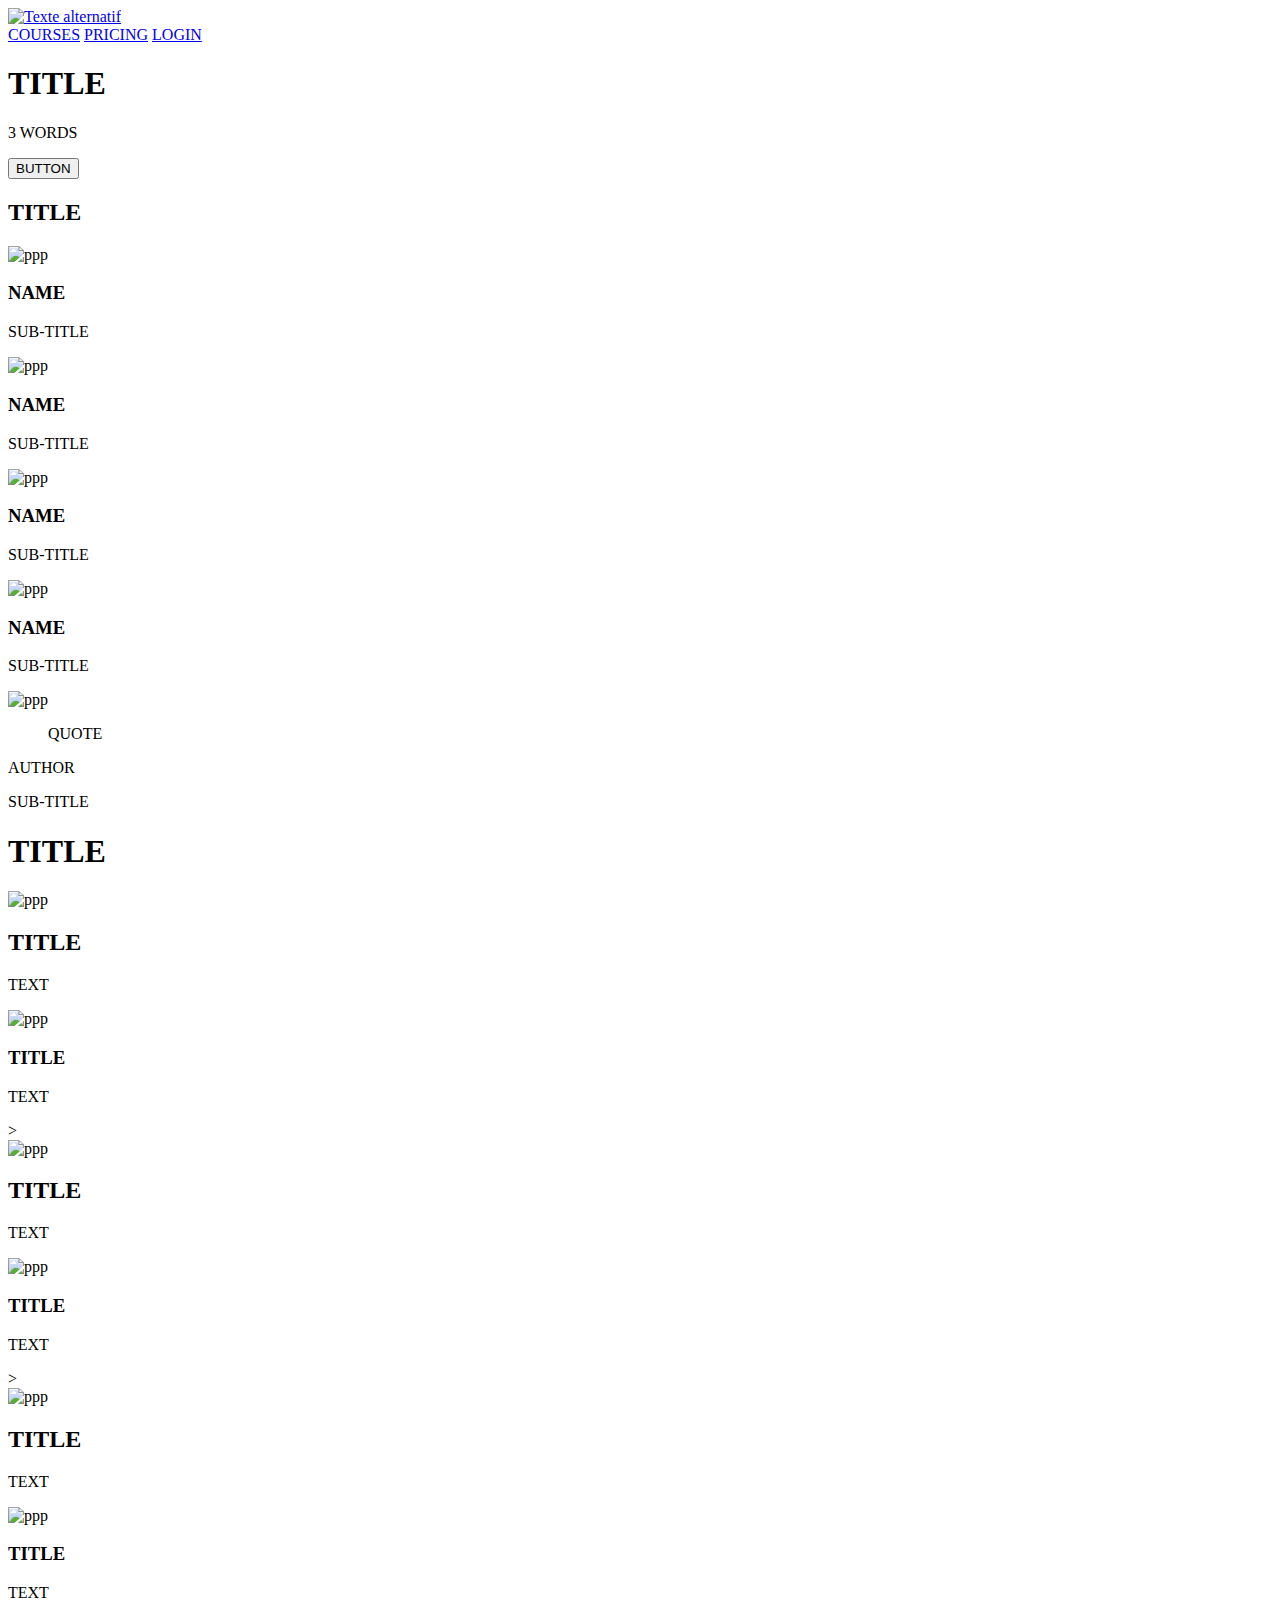
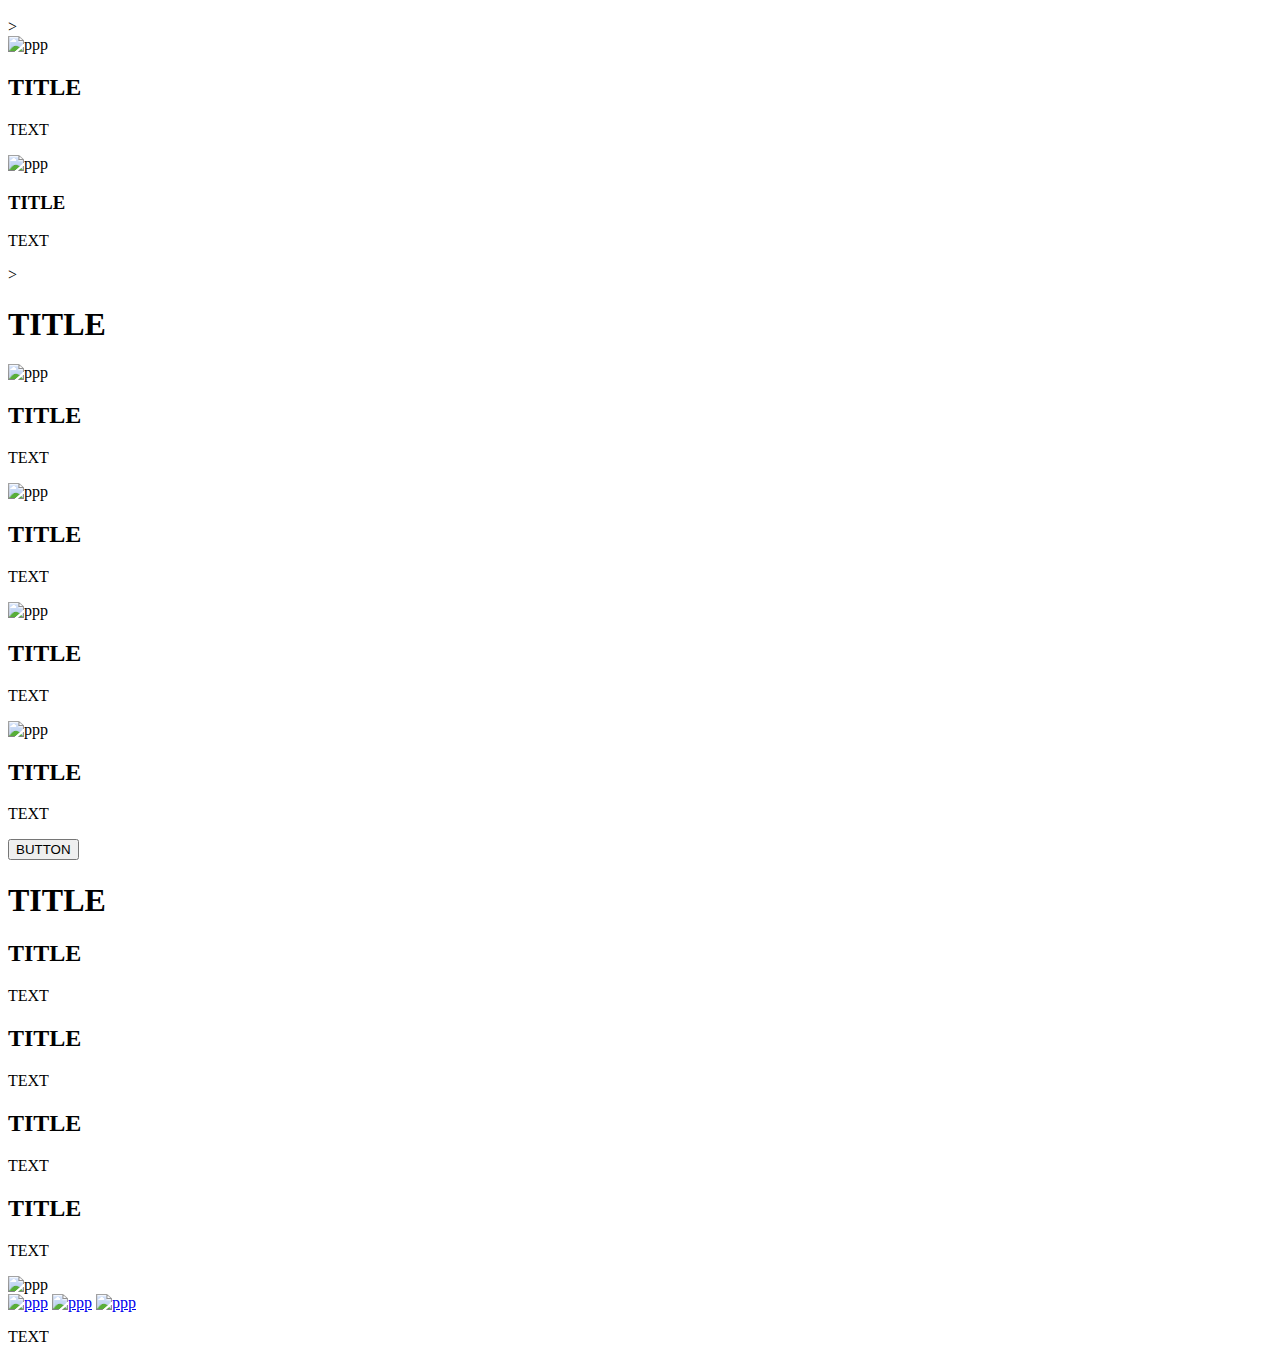
==== css_advanced/index.html @ 0de95929 "ffff" ====
<!DOCTYPE html>
<html lang="en">
<head>
	<meta charset="UTF-8">
	<meta name="viewport" content="width=device-width, initial-scale=1.0">
	<title>Document</title>
	<link rel="stylesheet" href="/styles.css">
</head>
<body>
	<header>
		<a href="url_de_destination">
			<img src="/images/logo.png" alt="Texte alternatif">
		</a>
		<div>
			<a href="url_de_destination">COURSES</a>
			<a href="url_de_destination">PRICING</a>
			<a href="url_de_destination">LOGIN</a>
		</div>
	</header>
	<main>
		<section class="header-section">
			<div>
				<h1>TITLE</h1>
				<p>3 WORDS</p>
				<button>BUTTON</button>
			</div>
			<div>
				<h2>TITLE</h2>
				<div>
					<div>
						<img src="ppp" alt="ppp">
						<h3>NAME</h3>
						<p>SUB-TITLE</p>
					</div>
					<div>
						<img src="ppp" alt="ppp">
						<h3>NAME</h3>
						<p>SUB-TITLE</p>
					</div>
					<div>
						<img src="ppp" alt="ppp">
						<h3>NAME</h3>
						<p>SUB-TITLE</p>
					</div>
					<div>
						<img src="ppp" alt="ppp">
						<h3>NAME</h3>
						<p>SUB-TITLE</p>
					</div>
				</div>
			</div>
		</section>
		<section class="quote">
			<div class="quote-block-1">
				<img src="ppp" alt="ppp">
				<div class="quote-block-2">
					<blockquote>QUOTE</blockquote>
					<p>AUTHOR</p>
					<p>SUB-TITLE</p>
				</div>
			</div>
		</section>
		<section class="videos">
			<h1>TITLE</h1>
			<div class="all-video-blocks">
				<div class="video-block">
					<img src="ppp" alt="ppp">
					<h2>TITLE</h2>
					<p>TEXT</p>
					<div class="author-infos">
						<img src="ppp" alt="ppp">
						<h3>TITLE</h3>
					</div>
					<div class="rating">
						<div class="stars"></div>
						<p>TEXT</p>>
					</div>
				</div>
				<div class="video-block">
					<img src="ppp" alt="ppp">
					<h2>TITLE</h2>
					<p>TEXT</p>
					<div class="author-infos">
						<img src="ppp" alt="ppp">
						<h3>TITLE</h3>
					</div>
					<div class="rating">
						<div class="stars"></div>
						<p>TEXT</p>>
					</div>
				</div>
				<div class="video-block">
					<img src="ppp" alt="ppp">
					<h2>TITLE</h2>
					<p>TEXT</p>
					<div class="author-infos">
						<img src="ppp" alt="ppp">
						<h3>TITLE</h3>
					</div>
					<div class="rating">
						<div class="stars"></div>
						<p>TEXT</p>>
					</div>
				</div>
				<div class="video-block">
					<img src="ppp" alt="ppp">
					<h2>TITLE</h2>
					<p>TEXT</p>
					<div class="author-infos">
						<img src="ppp" alt="ppp">
						<h3>TITLE</h3>
					</div>
					<div class="rating">
						<div class="stars"></div>
						<p>TEXT</p>>
					</div>
				</div>
			</div>
		</section>
		<section class="membership">
			<h1>TITLE</h1>
			<div class="all-membership-blocks">
				<div class="membership-block">
					<img src="ppp" alt="ppp">
					<h2>TITLE</h2>
					<p>TEXT</p>
				</div>
				<div class="membership-block">
					<img src="ppp" alt="ppp">
					<h2>TITLE</h2>
					<p>TEXT</p>
				</div>
				<div class="membership-block">
					<img src="ppp" alt="ppp">
					<h2>TITLE</h2>
					<p>TEXT</p>
				</div>
				<div class="membership-block">
					<img src="ppp" alt="ppp">
					<h2>TITLE</h2>
					<p>TEXT</p>
				</div>
			</div>
			<button>BUTTON</button>
		</section>
		<section class="faq">
			<h1>TITLE</h1>
			<div>
				<div class="row-block">
					<div class="item-block">
						<h2>TITLE</h2>
						<p>TEXT</p>
					</div>
					<div class="item-block">
						<h2>TITLE</h2>
						<p>TEXT</p>
					</div>
				</div>
				<div class="row-block">
					<div class="item-block">
						<h2>TITLE</h2>
						<p>TEXT</p>
					</div>
					<div class="item-block">
						<h2>TITLE</h2>
						<p>TEXT</p>
					</div>
				</div>
			</div>
		</section>
	</main>
	<footer>
		<div>
			<div>
				<div>
					<img src="ppp" alt="ppp">
				</div>
				<div>
					<a href="mmm"><img src="ppp" alt="ppp"></a>
					<a href="mmm"><img src="ppp" alt="ppp"></a>
					<a href="mmm"><img src="ppp" alt="ppp"></a>
				</div>
			</div>
			<p>TEXT</p>
		</div>
	</footer>
</body>
</html>
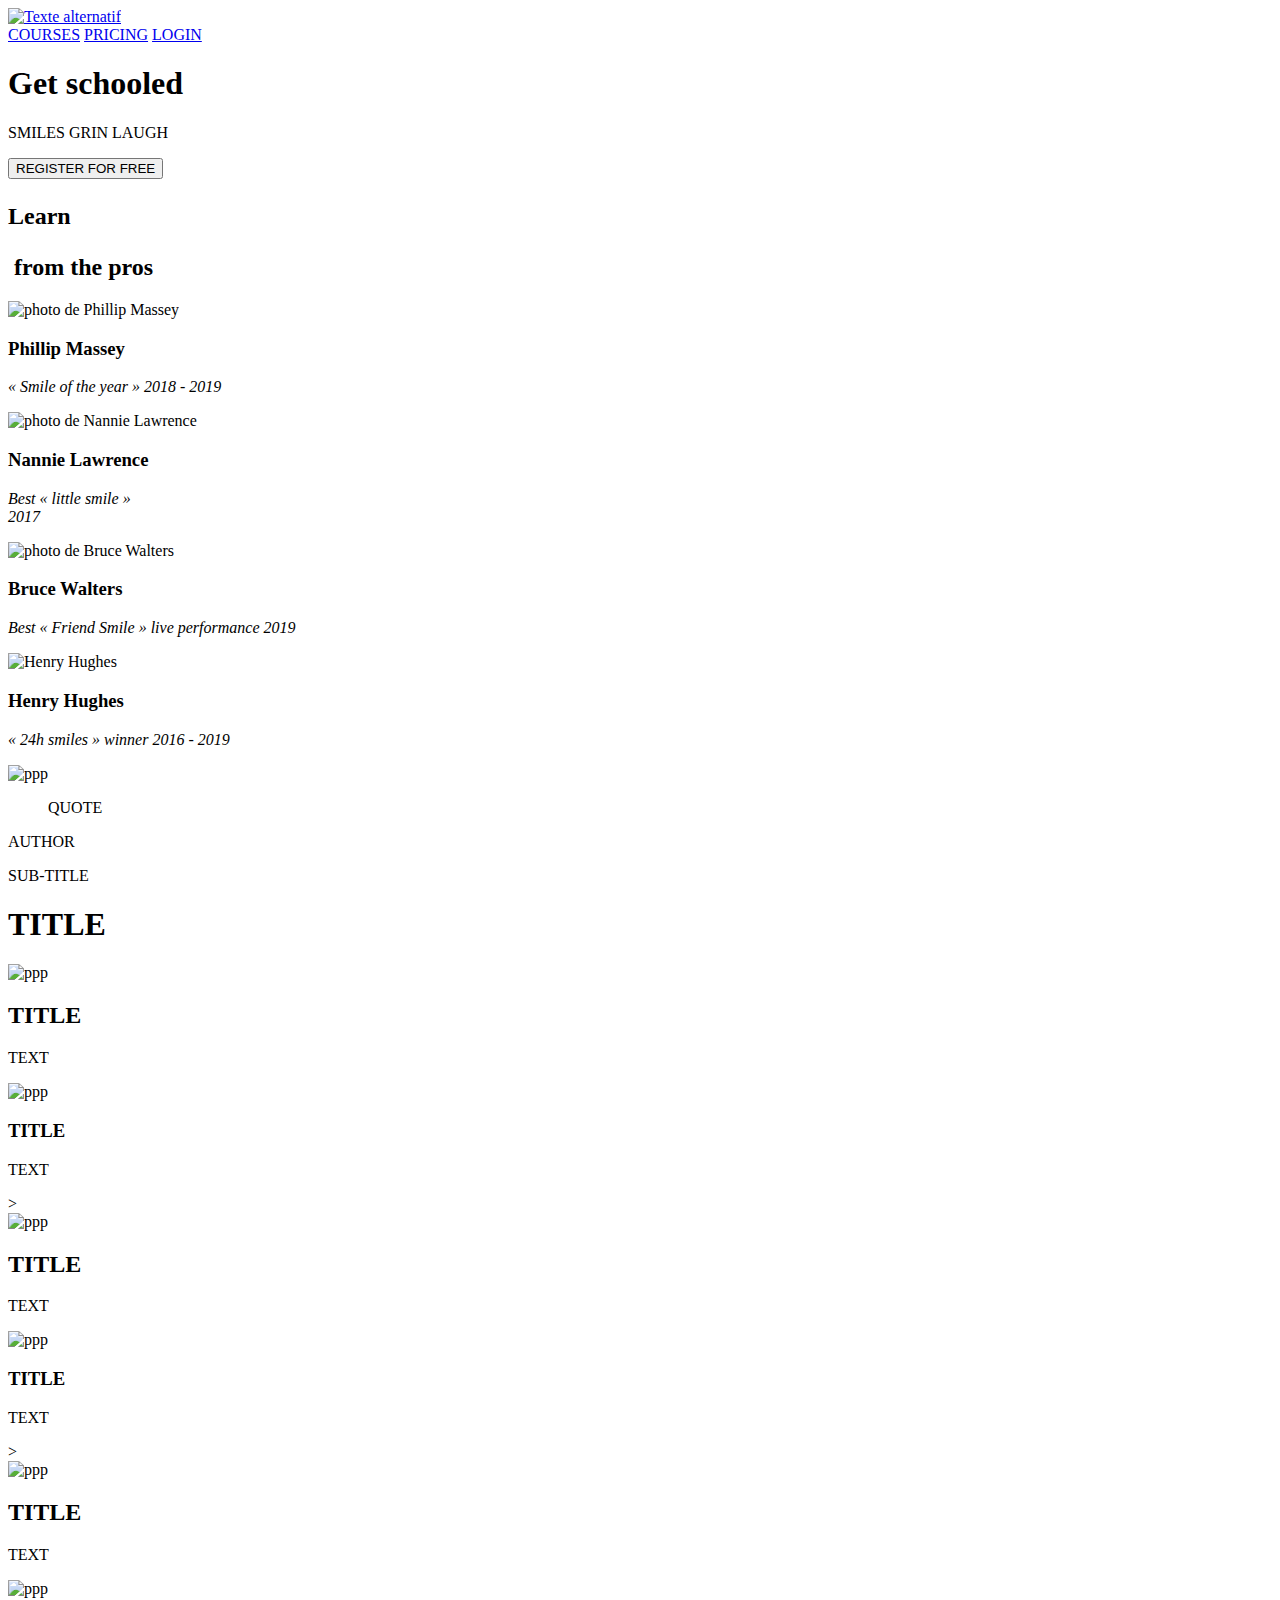
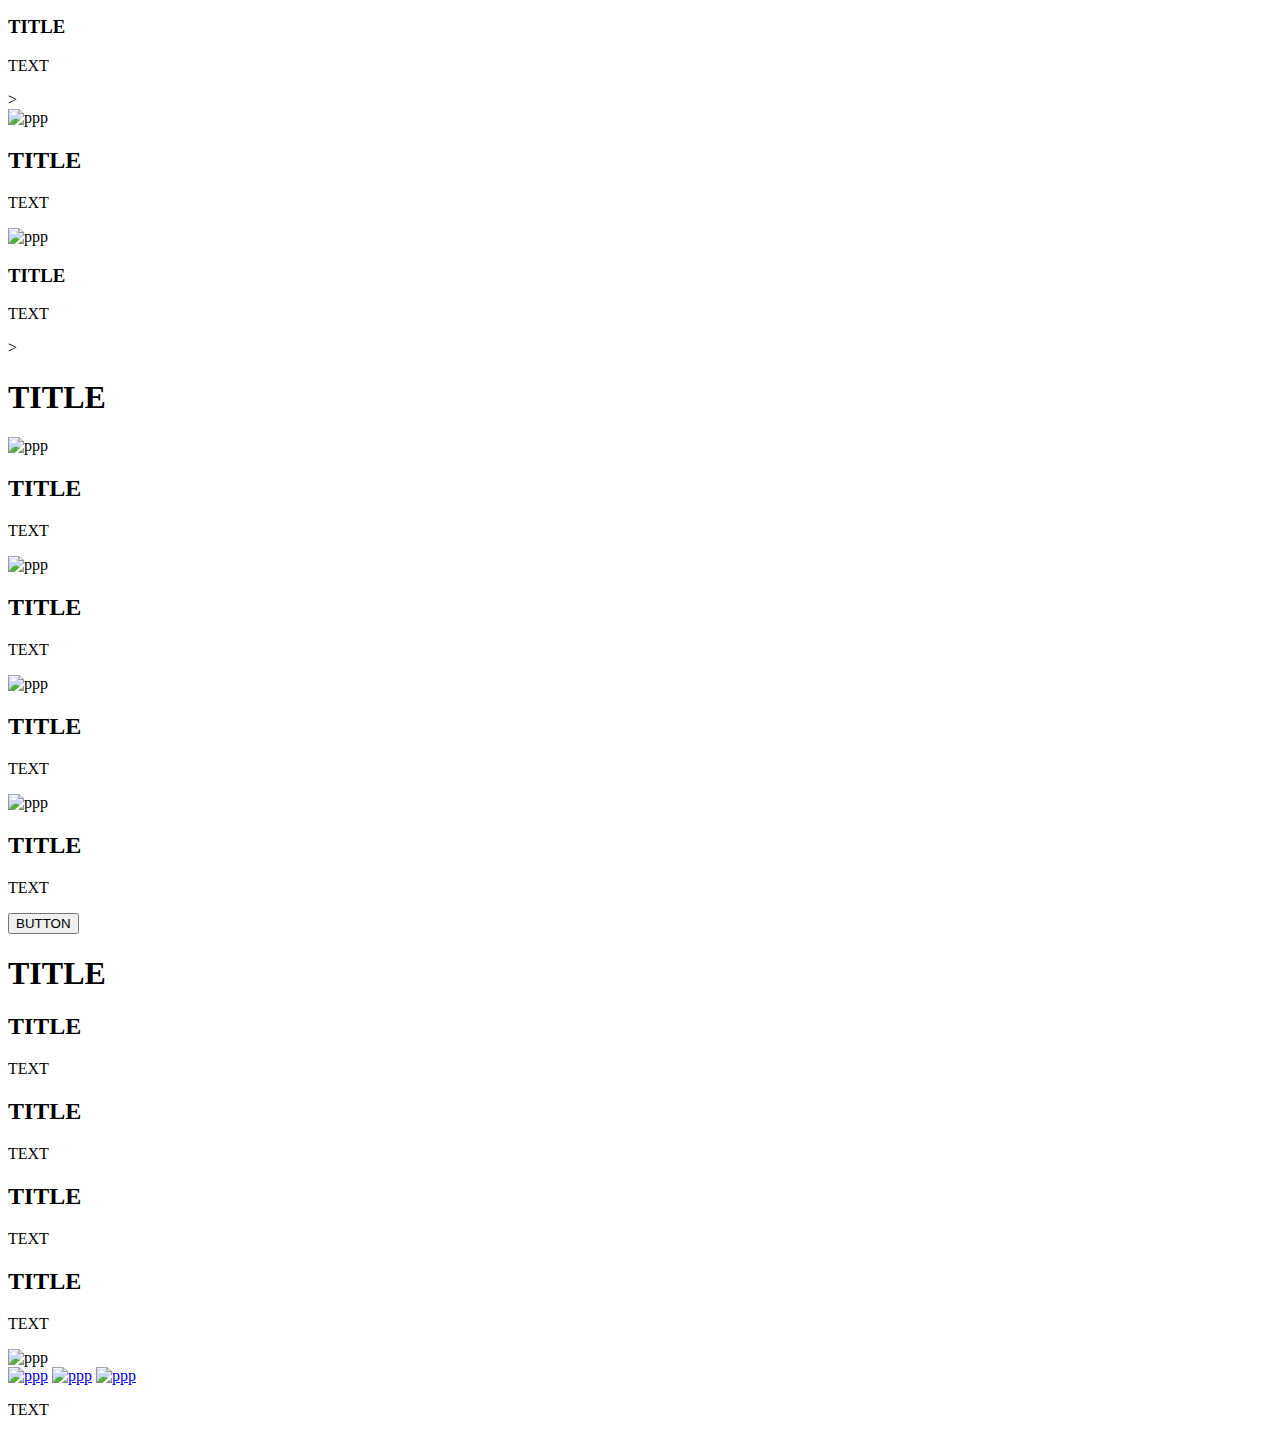
==== commit 69ec67b5: "working on the css project" ====
--- a/css_advanced/index.html
+++ b/css_advanced/index.html
@@ -5,6 +5,8 @@
 	<meta name="viewport" content="width=device-width, initial-scale=1.0">
 	<title>Document</title>
 	<link rel="stylesheet" href="/styles.css">
+	<link rel="stylesheet" href="https://fonts.googleapis.com/css?family=Source+Sans+Pro:700&display=swap">
+	<link rel="stylesheet" href="https://fonts.googleapis.com/css?family=Source+Sans+Pro:300&display=swap">
 </head>
 <body>
 	<header>
@@ -19,33 +21,33 @@
 	</header>
 	<main>
 		<section class="header-section">
-			<div>
-				<h1>TITLE</h1>
-				<p>3 WORDS</p>
-				<button>BUTTON</button>
+			<div class="big-title">
+				<h1>Get schooled</h1>
+				<p>SMILES GRIN LAUGH</p>
+				<button>REGISTER FOR FREE</button>
 			</div>
-			<div>
-				<h2>TITLE</h2>
+			<div class="learn">
+				<h2><p class="styled">Learn</p>&nbsp;from the pros</h2>
 				<div>
-					<div>
-						<img src="ppp" alt="ppp">
-						<h3>NAME</h3>
-						<p>SUB-TITLE</p>
+					<div class="indiv-profile">
+						<img src="/images/img1.png" alt="photo de Phillip Massey">
+						<h3>Phillip Massey</h3>
+						<p><i>&laquo; Smile of the year &raquo; 2018 - 2019</i></p>
 					</div>
-					<div>
-						<img src="ppp" alt="ppp">
-						<h3>NAME</h3>
-						<p>SUB-TITLE</p>
+					<div class="indiv-profile">
+						<img src="/images/img2.png" alt="photo de Nannie Lawrence">
+						<h3>Nannie Lawrence</h3>
+						<p><i>Best &laquo; little smile &raquo;<br>2017</i></p>
 					</div>
-					<div>
-						<img src="ppp" alt="ppp">
-						<h3>NAME</h3>
-						<p>SUB-TITLE</p>
+					<div class="indiv-profile">
+						<img src="/images/img3.png" alt="photo de Bruce Walters">
+						<h3>Bruce Walters</h3>
+						<p><i>Best &laquo; Friend Smile &raquo; live performance 2019</i></p>
 					</div>
-					<div>
-						<img src="ppp" alt="ppp">
-						<h3>NAME</h3>
-						<p>SUB-TITLE</p>
+					<div class="indiv-profile">
+						<img src="/images/img4.png" alt="Henry Hughes">
+						<h3>Henry Hughes</h3>
+						<p><i>&laquo; 24h smiles &raquo; winner 2016 - 2019</i></p>
 					</div>
 				</div>
 			</div>
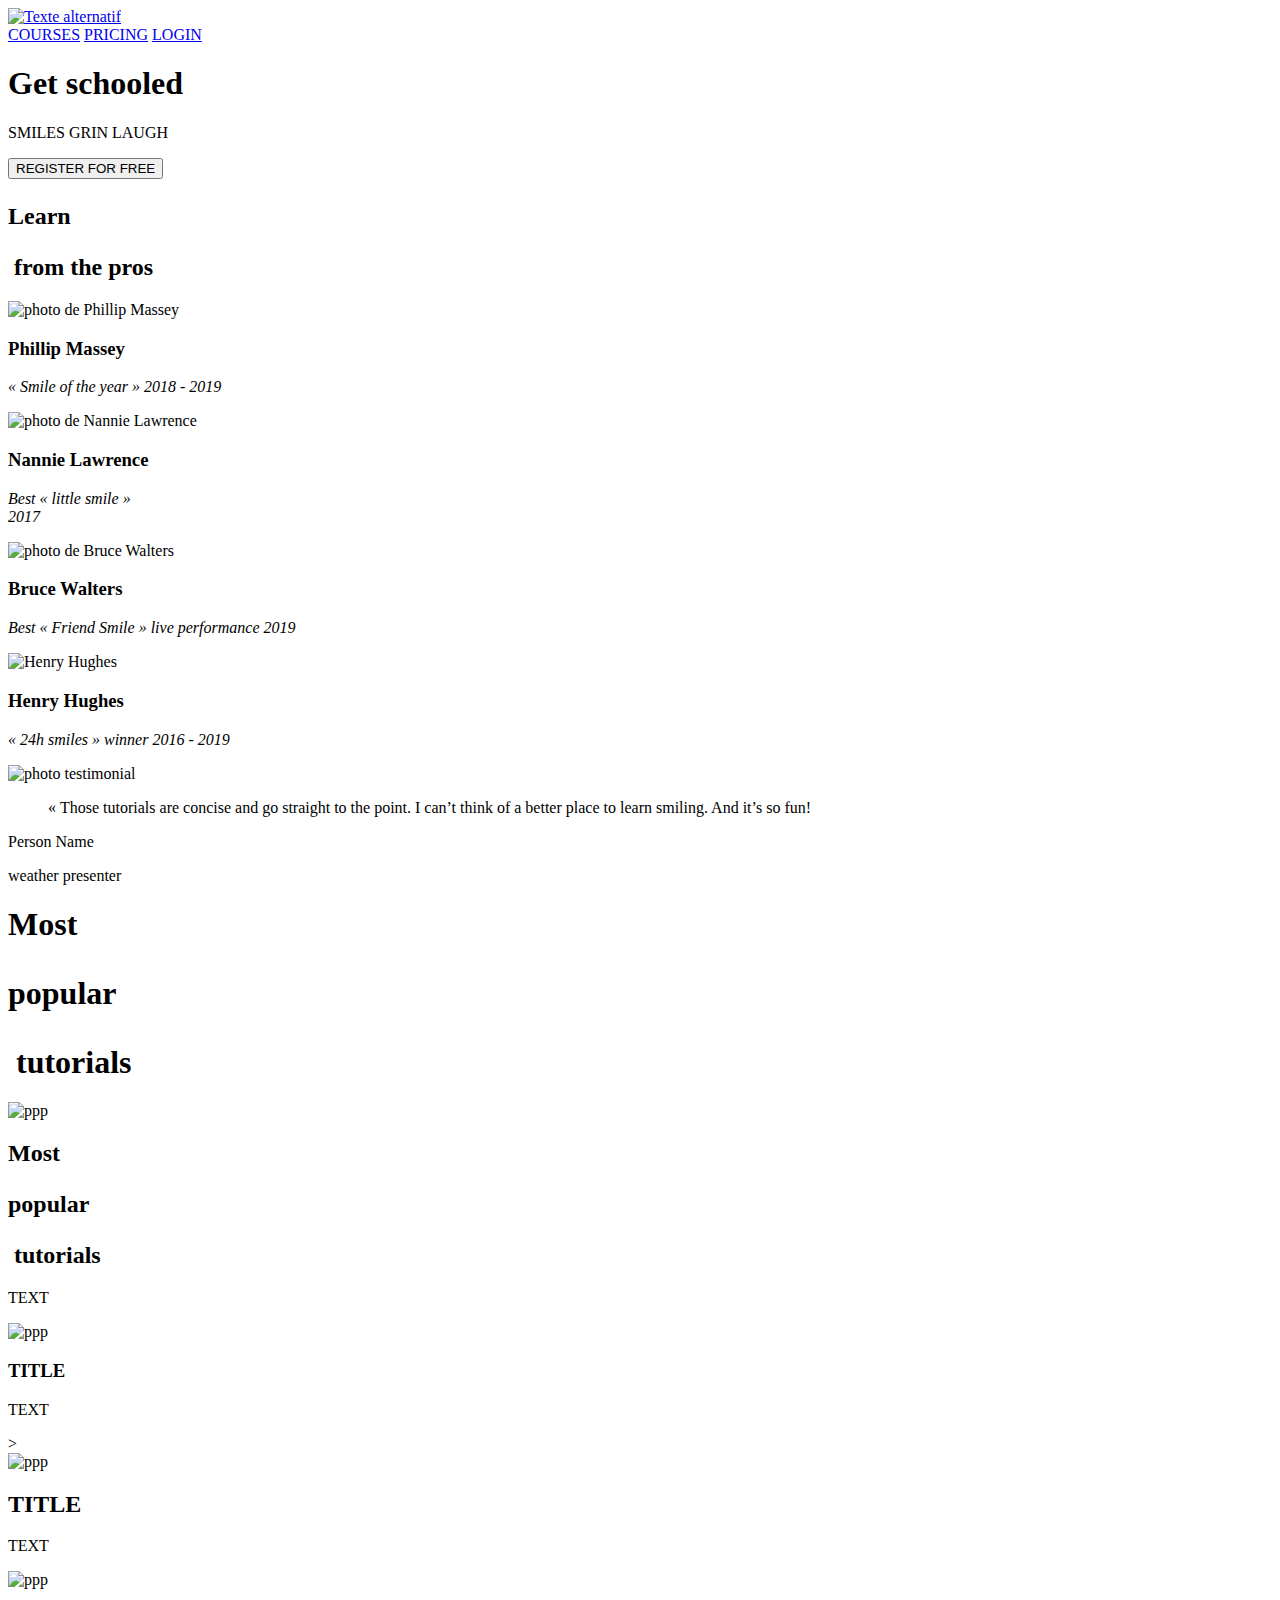
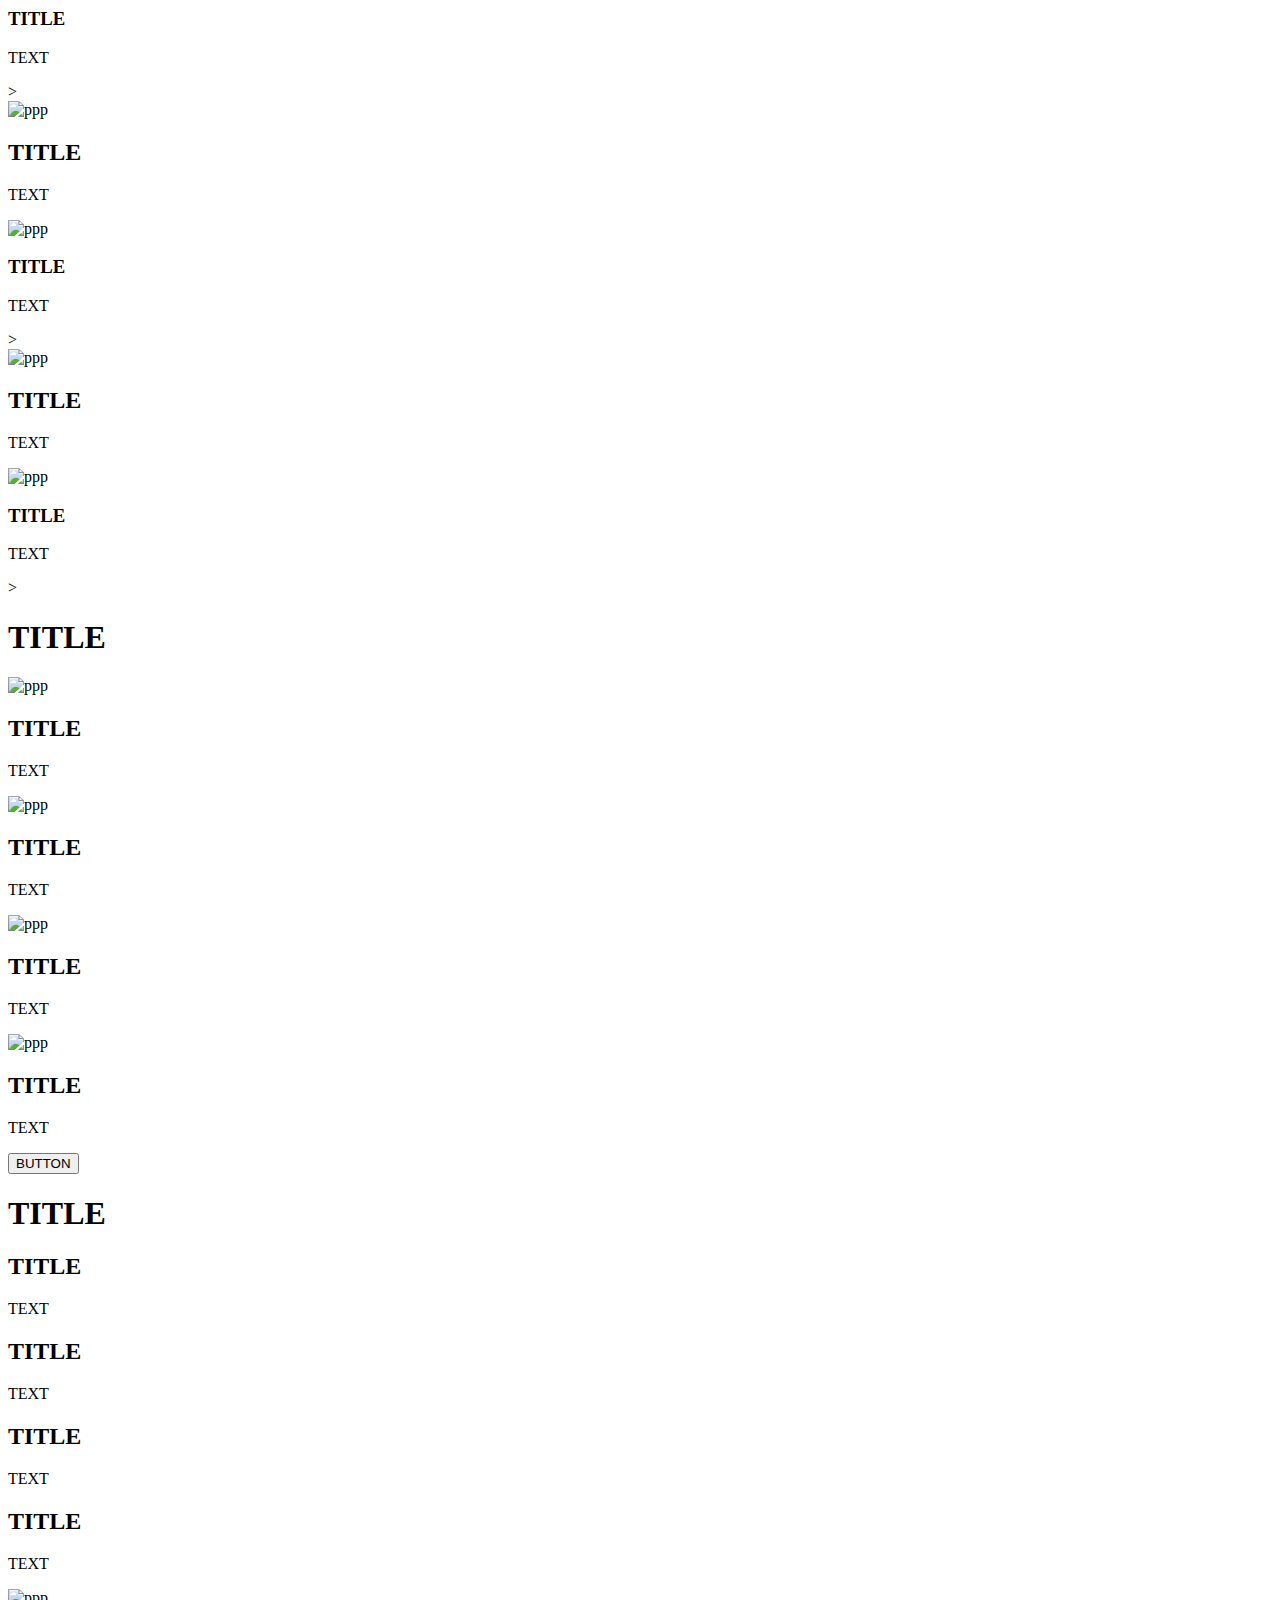
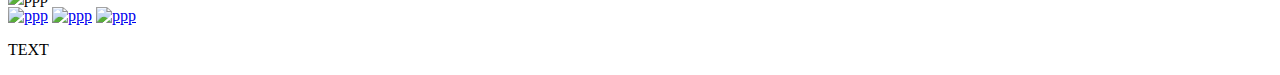
==== commit 7392bee9: "rrr" ====
--- a/css_advanced/index.html
+++ b/css_advanced/index.html
@@ -7,6 +7,7 @@
 	<link rel="stylesheet" href="/styles.css">
 	<link rel="stylesheet" href="https://fonts.googleapis.com/css?family=Source+Sans+Pro:700&display=swap">
 	<link rel="stylesheet" href="https://fonts.googleapis.com/css?family=Source+Sans+Pro:300&display=swap">
+	<link rel="stylesheet" href="https://fonts.googleapis.com/css?family=Source+Sans+Pro:400&display=swap">
 </head>
 <body>
 	<header>
@@ -54,20 +55,20 @@
 		</section>
 		<section class="quote">
 			<div class="quote-block-1">
-				<img src="ppp" alt="ppp">
+				<img src="/images/testimonial.png" alt="photo testimonial">
 				<div class="quote-block-2">
-					<blockquote>QUOTE</blockquote>
-					<p>AUTHOR</p>
-					<p>SUB-TITLE</p>
+					<blockquote>« Those tutorials are concise and go straight to the point. I can’t think of a better place to learn smiling. And it’s so fun!</blockquote>
+					<p class="name">Person Name</p>
+					<p class="job">weather presenter</p>
 				</div>
 			</div>
 		</section>
 		<section class="videos">
-			<h1>TITLE</h1>
+			<h1>Most&nbsp;<p class="styled">popular</p>&nbsp;tutorials</h1>
 			<div class="all-video-blocks">
 				<div class="video-block">
 					<img src="ppp" alt="ppp">
-					<h2>TITLE</h2>
+					<h2>Most&nbsp;<p class="styled">popular</p>&nbsp;tutorials</h2>
 					<p>TEXT</p>
 					<div class="author-infos">
 						<img src="ppp" alt="ppp">
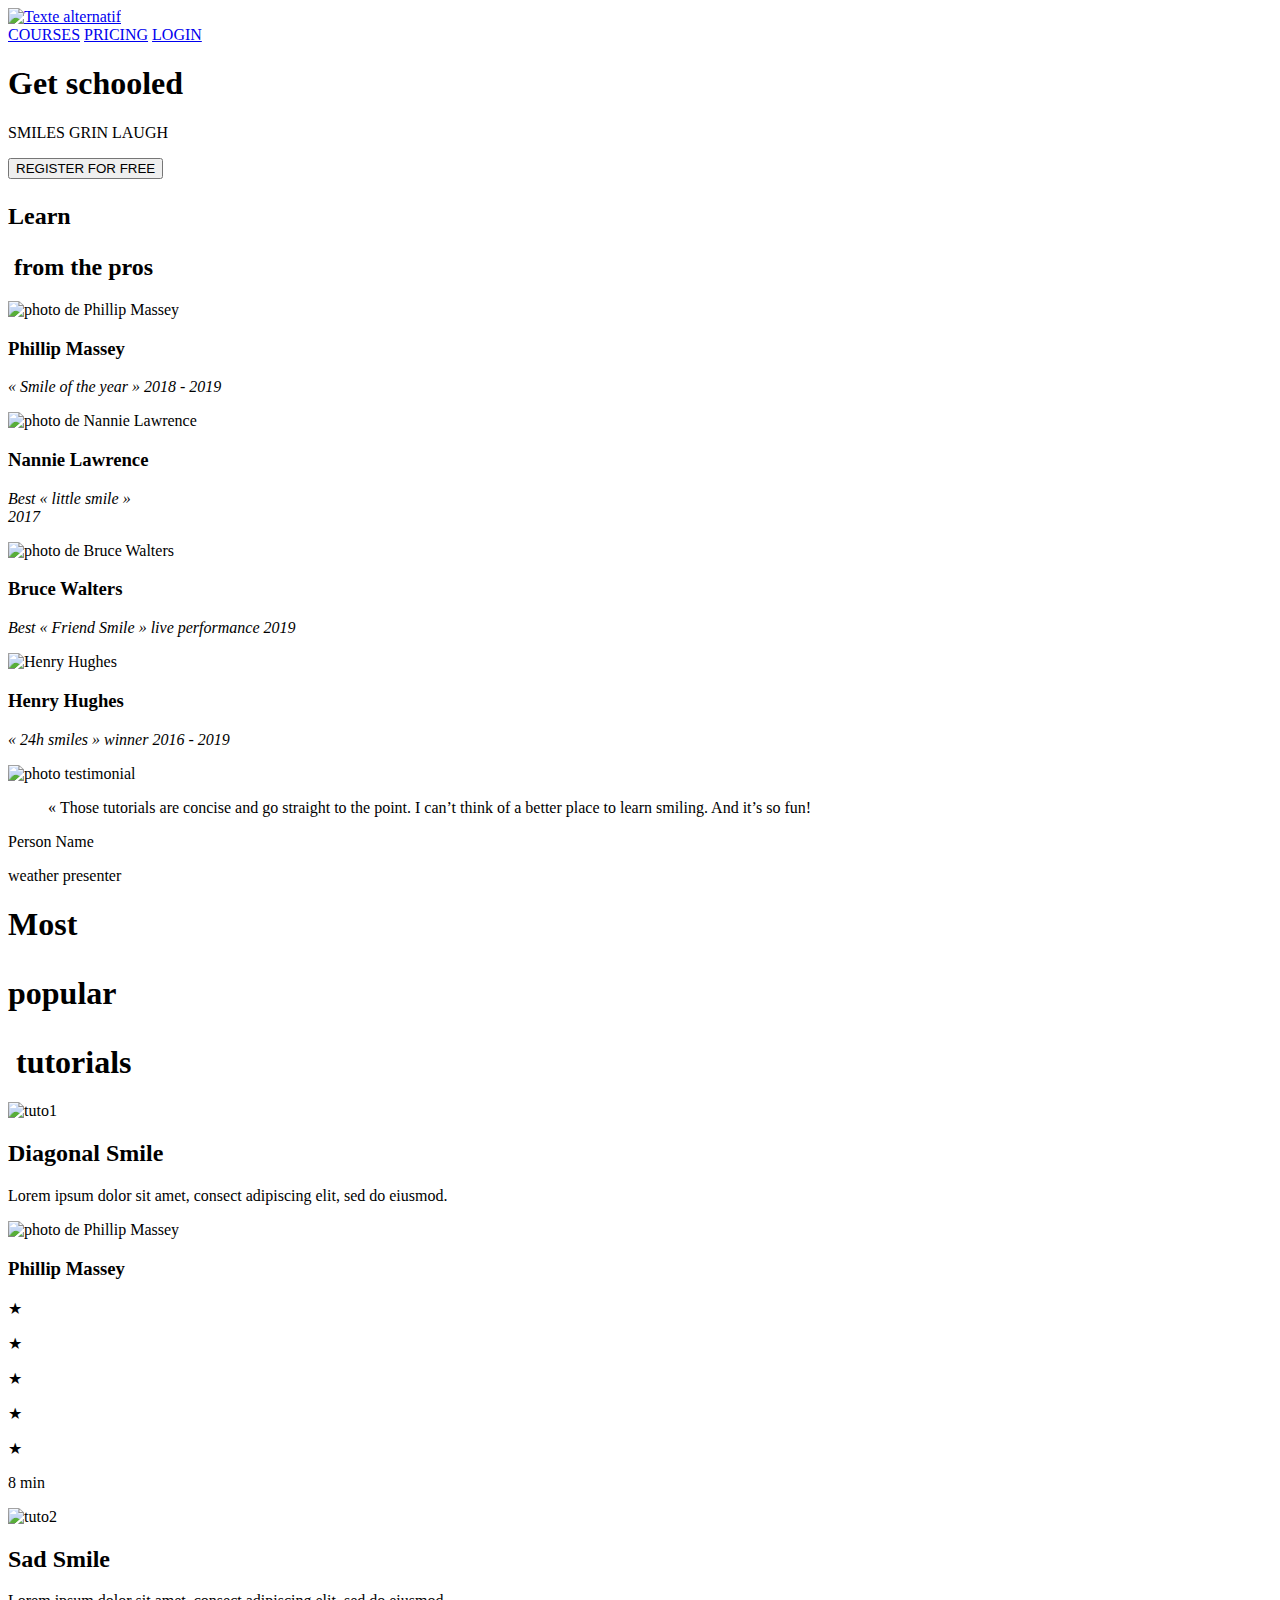
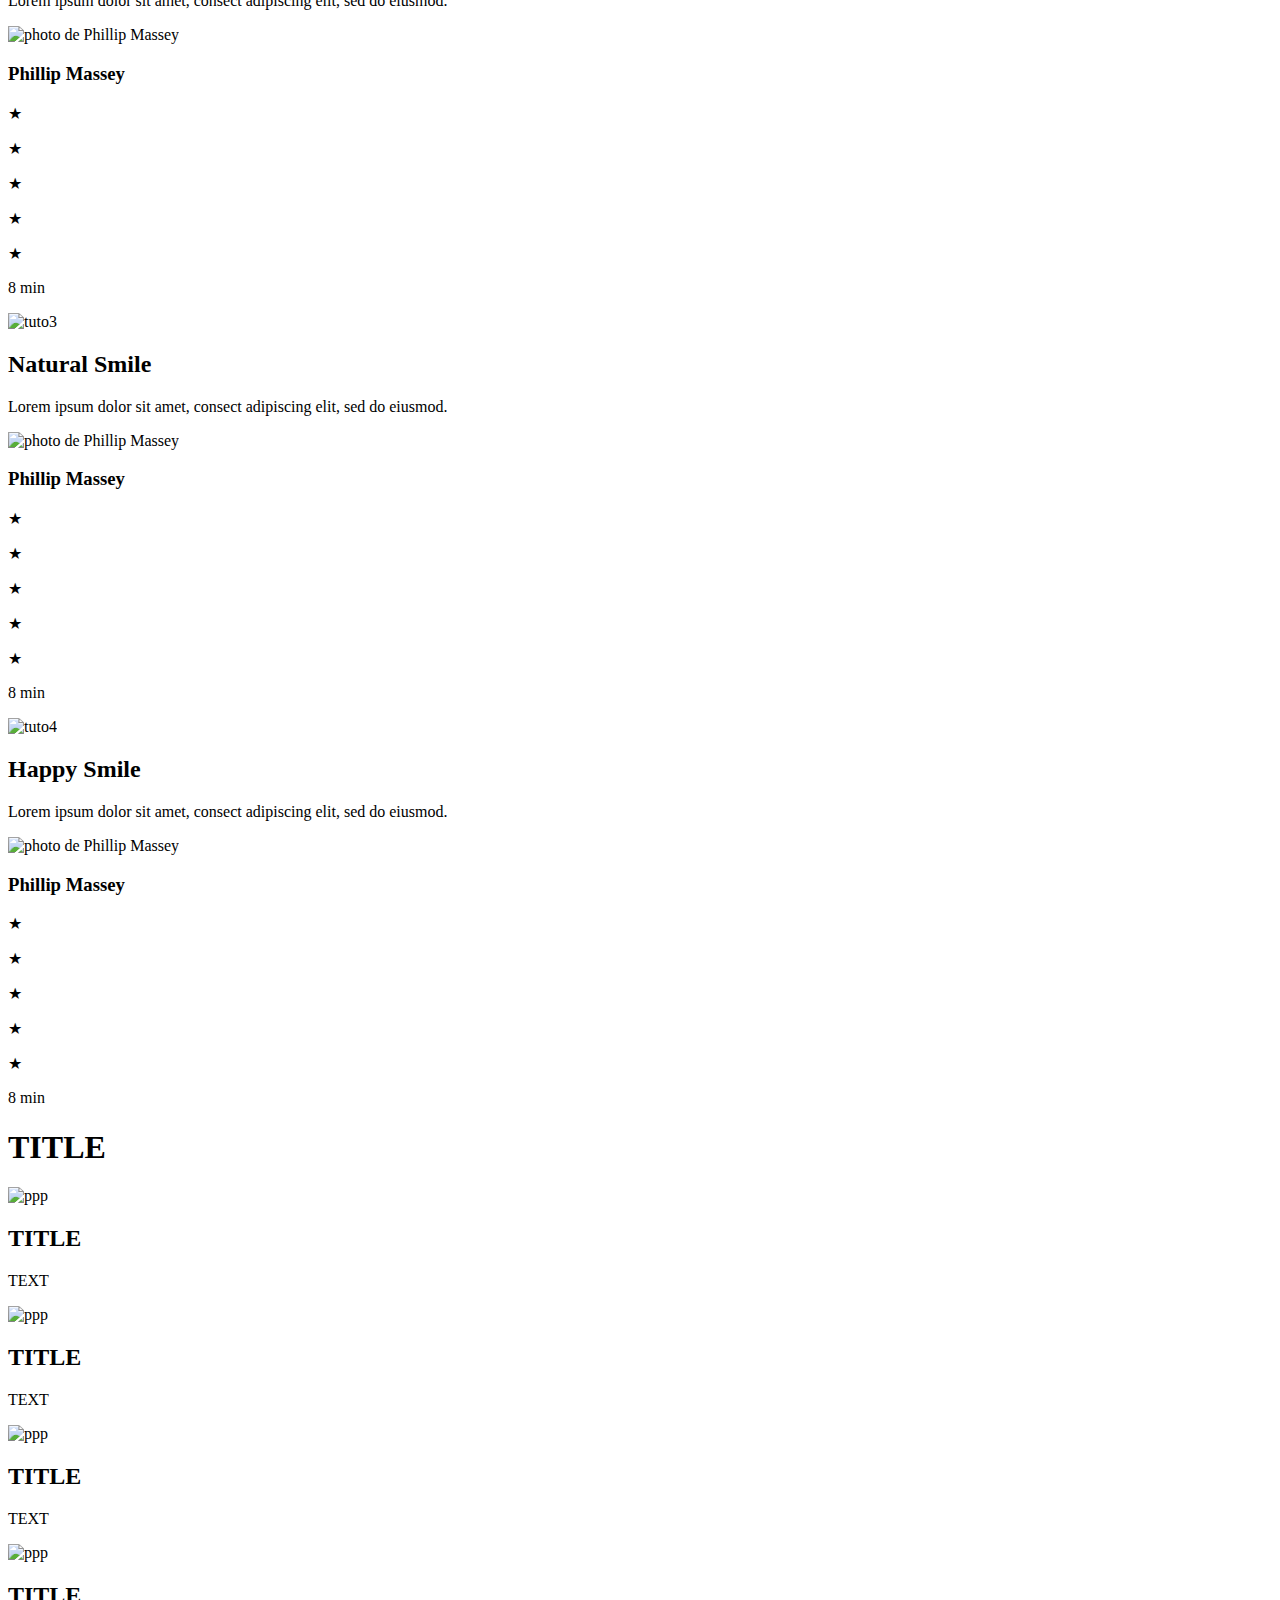
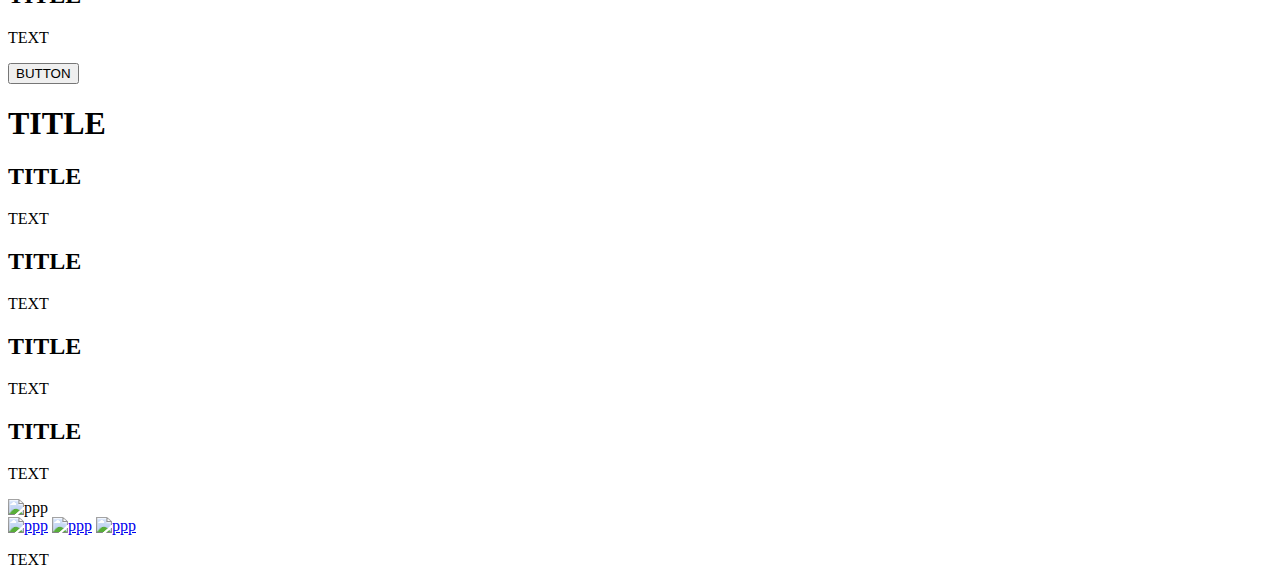
==== commit 8b73c592: "rrr" ====
--- a/css_advanced/index.html
+++ b/css_advanced/index.html
@@ -6,6 +6,7 @@
 	<title>Document</title>
 	<link rel="stylesheet" href="/styles.css">
 	<link rel="stylesheet" href="https://fonts.googleapis.com/css?family=Source+Sans+Pro:700&display=swap">
+	<link rel="stylesheet" href="https://fonts.googleapis.com/css?family=Source+Sans+Pro:600&display=swap">
 	<link rel="stylesheet" href="https://fonts.googleapis.com/css?family=Source+Sans+Pro:300&display=swap">
 	<link rel="stylesheet" href="https://fonts.googleapis.com/css?family=Source+Sans+Pro:400&display=swap">
 </head>
@@ -67,55 +68,79 @@
 			<h1>Most&nbsp;<p class="styled">popular</p>&nbsp;tutorials</h1>
 			<div class="all-video-blocks">
 				<div class="video-block">
-					<img src="ppp" alt="ppp">
-					<h2>Most&nbsp;<p class="styled">popular</p>&nbsp;tutorials</h2>
-					<p>TEXT</p>
-					<div class="author-infos">
-						<img src="ppp" alt="ppp">
-						<h3>TITLE</h3>
-					</div>
-					<div class="rating">
-						<div class="stars"></div>
-						<p>TEXT</p>>
-					</div>
-				</div>
-				<div class="video-block">
-					<img src="ppp" alt="ppp">
-					<h2>TITLE</h2>
-					<p>TEXT</p>
-					<div class="author-infos">
-						<img src="ppp" alt="ppp">
-						<h3>TITLE</h3>
-					</div>
-					<div class="rating">
-						<div class="stars"></div>
-						<p>TEXT</p>>
-					</div>
-				</div>
-				<div class="video-block">
-					<img src="ppp" alt="ppp">
-					<h2>TITLE</h2>
-					<p>TEXT</p>
-					<div class="author-infos">
-						<img src="ppp" alt="ppp">
-						<h3>TITLE</h3>
-					</div>
-					<div class="rating">
-						<div class="stars"></div>
-						<p>TEXT</p>>
-					</div>
-				</div>
-				<div class="video-block">
-					<img src="ppp" alt="ppp">
-					<h2>TITLE</h2>
-					<p>TEXT</p>
-					<div class="author-infos">
-						<img src="ppp" alt="ppp">
-						<h3>TITLE</h3>
-					</div>
-					<div class="rating">
-						<div class="stars"></div>
-						<p>TEXT</p>>
+					<img id="tuto1" src="/images/tuto1.png" alt="tuto1">
+					<h2>Diagonal Smile</h2>
+					<p>Lorem ipsum dolor sit amet, consect adipiscing elit, sed do eiusmod.</p>
+					<div class="author-infos">
+						<img src="/images/img1.png" alt="photo de Phillip Massey">
+						<h3>Phillip Massey</h3>
+					</div>
+					<div class="rating">
+						<div class="stars">
+							<p class="star-full">&#9733;</p>
+							<p class="star-full">&#9733;</p>
+							<p class="star-full">&#9733;</p>
+							<p class="star-full">&#9733;</p>
+							<p class="star-empty">&#9733;</p>
+						</div>
+						<p>8 min</p>
+					</div>
+				</div>
+				<div class="video-block">
+					<img id="tuto2" src="/images/tuto2.png" alt="tuto2">
+					<h2>Sad Smile</h2>
+					<p>Lorem ipsum dolor sit amet, consect adipiscing elit, sed do eiusmod.</p>
+					<div class="author-infos">
+						<img src="/images/img1.png" alt="photo de Phillip Massey">
+						<h3>Phillip Massey</h3>
+					</div>
+					<div class="rating">
+						<div class="stars">
+							<p class="star-full">&#9733;</p>
+							<p class="star-full">&#9733;</p>
+							<p class="star-full">&#9733;</p>
+							<p class="star-full">&#9733;</p>
+							<p class="star-empty">&#9733;</p>
+						</div>
+						<p>8 min</p>
+					</div>
+				</div>
+				<div class="video-block">
+					<img id="tuto3" src="/images/tuto3.png" alt="tuto3">
+					<h2>Natural Smile</h2>
+					<p>Lorem ipsum dolor sit amet, consect adipiscing elit, sed do eiusmod.</p>
+					<div class="author-infos">
+						<img src="/images/img1.png" alt="photo de Phillip Massey">
+						<h3>Phillip Massey</h3>
+					</div>
+					<div class="rating">
+						<div class="stars">
+							<p class="star-full">&#9733;</p>
+							<p class="star-full">&#9733;</p>
+							<p class="star-full">&#9733;</p>
+							<p class="star-full">&#9733;</p>
+							<p class="star-empty">&#9733;</p>
+						</div>
+						<p>8 min</p>
+					</div>
+				</div>
+				<div class="video-block">
+					<img id="tuto4" src="/images/tuto4.png" alt="tuto4">
+					<h2>Happy Smile</h2>
+					<p>Lorem ipsum dolor sit amet, consect adipiscing elit, sed do eiusmod.</p>
+					<div class="author-infos">
+						<img src="/images/img1.png" alt="photo de Phillip Massey">
+						<h3>Phillip Massey</h3>
+					</div>
+					<div class="rating">
+						<div class="stars">
+							<p class="star-full">&#9733;</p>
+							<p class="star-full">&#9733;</p>
+							<p class="star-full">&#9733;</p>
+							<p class="star-full">&#9733;</p>
+							<p class="star-empty">&#9733;</p>
+						</div>
+						<p>8 min</p>
 					</div>
 				</div>
 			</div>
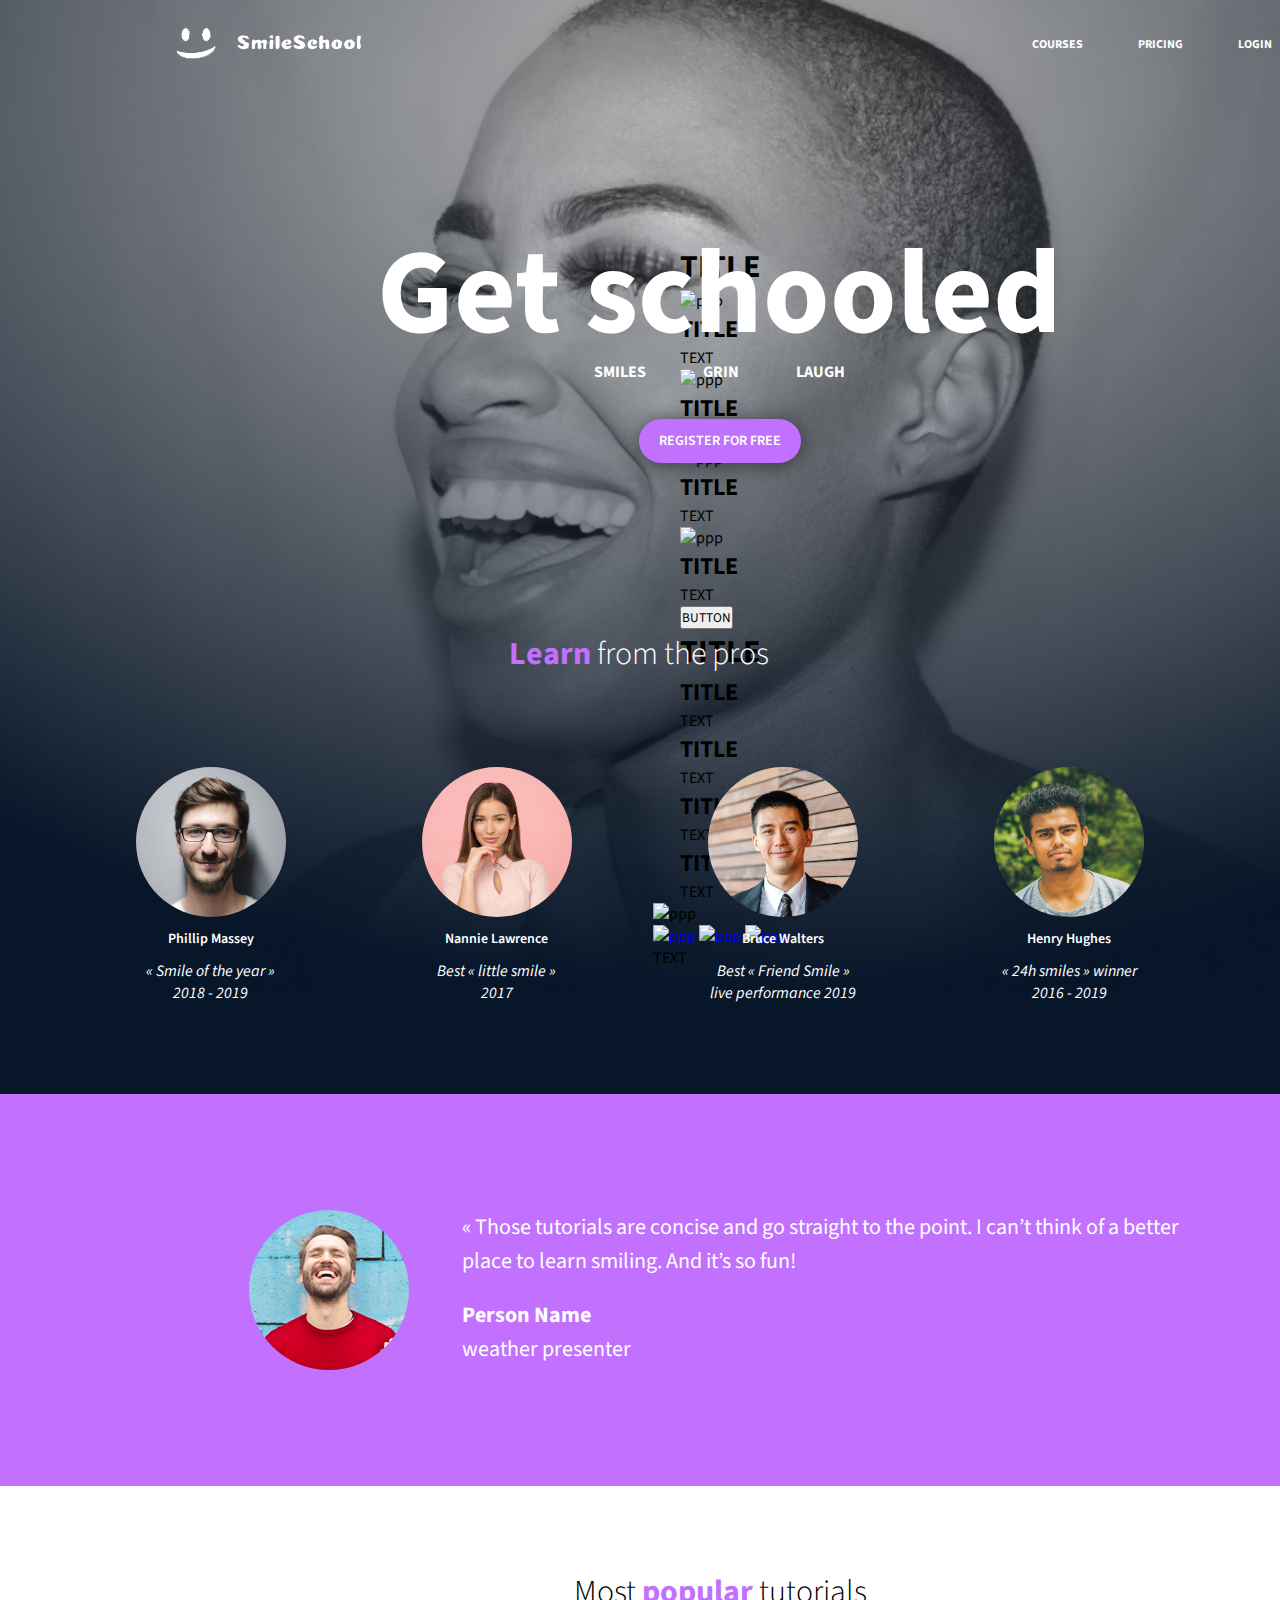
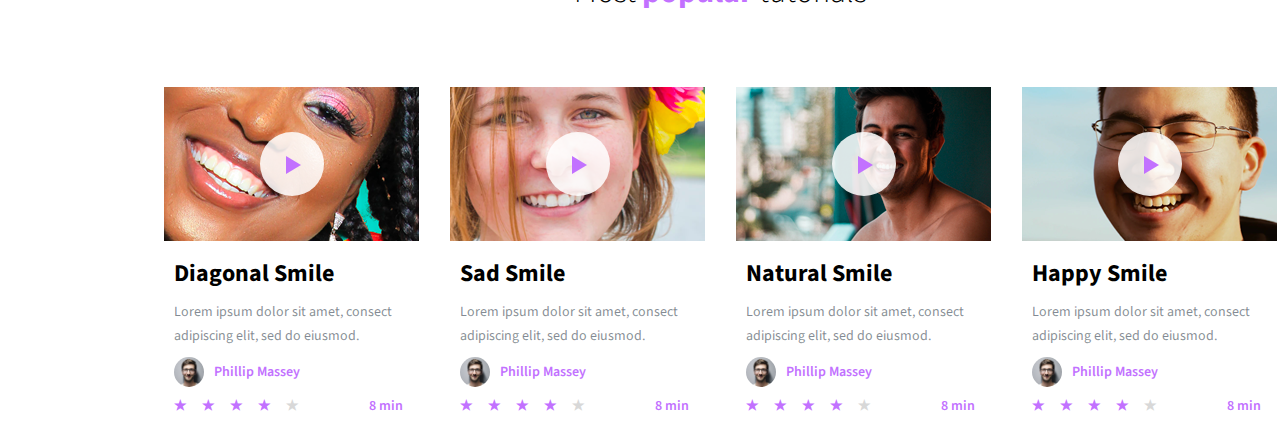
==== commit d2ae1766: "rrrr" ====
--- a/css_advanced/index.html
+++ b/css_advanced/index.html
@@ -4,7 +4,7 @@
 	<meta charset="UTF-8">
 	<meta name="viewport" content="width=device-width, initial-scale=1.0">
 	<title>Document</title>
-	<link rel="stylesheet" href="/styles.css">
+	<link rel="stylesheet" href="./styles.css">
 	<link rel="stylesheet" href="https://fonts.googleapis.com/css?family=Source+Sans+Pro:700&display=swap">
 	<link rel="stylesheet" href="https://fonts.googleapis.com/css?family=Source+Sans+Pro:600&display=swap">
 	<link rel="stylesheet" href="https://fonts.googleapis.com/css?family=Source+Sans+Pro:300&display=swap">
@@ -13,7 +13,7 @@
 <body>
 	<header>
 		<a href="url_de_destination">
-			<img src="/images/logo.png" alt="Texte alternatif">
+			<img src="./images/logo.png" alt="Texte alternatif">
 		</a>
 		<div>
 			<a href="url_de_destination">COURSES</a>
@@ -32,22 +32,22 @@
 				<h2><p class="styled">Learn</p>&nbsp;from the pros</h2>
 				<div>
 					<div class="indiv-profile">
-						<img src="/images/img1.png" alt="photo de Phillip Massey">
+						<img src="./images/img1.png" alt="photo de Phillip Massey">
 						<h3>Phillip Massey</h3>
 						<p><i>&laquo; Smile of the year &raquo; 2018 - 2019</i></p>
 					</div>
 					<div class="indiv-profile">
-						<img src="/images/img2.png" alt="photo de Nannie Lawrence">
+						<img src="./images/img2.png" alt="photo de Nannie Lawrence">
 						<h3>Nannie Lawrence</h3>
 						<p><i>Best &laquo; little smile &raquo;<br>2017</i></p>
 					</div>
 					<div class="indiv-profile">
-						<img src="/images/img3.png" alt="photo de Bruce Walters">
+						<img src="./images/img3.png" alt="photo de Bruce Walters">
 						<h3>Bruce Walters</h3>
 						<p><i>Best &laquo; Friend Smile &raquo; live performance 2019</i></p>
 					</div>
 					<div class="indiv-profile">
-						<img src="/images/img4.png" alt="Henry Hughes">
+						<img src="./images/img4.png" alt="Henry Hughes">
 						<h3>Henry Hughes</h3>
 						<p><i>&laquo; 24h smiles &raquo; winner 2016 - 2019</i></p>
 					</div>
@@ -56,7 +56,7 @@
 		</section>
 		<section class="quote">
 			<div class="quote-block-1">
-				<img src="/images/testimonial.png" alt="photo testimonial">
+				<img src="./images/testimonial.png" alt="photo testimonial">
 				<div class="quote-block-2">
 					<blockquote>« Those tutorials are concise and go straight to the point. I can’t think of a better place to learn smiling. And it’s so fun!</blockquote>
 					<p class="name">Person Name</p>
@@ -68,68 +68,68 @@
 			<h1>Most&nbsp;<p class="styled">popular</p>&nbsp;tutorials</h1>
 			<div class="all-video-blocks">
 				<div class="video-block">
-					<img id="tuto1" src="/images/tuto1.png" alt="tuto1">
+					<img id="tuto1" src="./images/tuto1.png" alt="tuto1">
 					<h2>Diagonal Smile</h2>
 					<p>Lorem ipsum dolor sit amet, consect adipiscing elit, sed do eiusmod.</p>
 					<div class="author-infos">
-						<img src="/images/img1.png" alt="photo de Phillip Massey">
-						<h3>Phillip Massey</h3>
-					</div>
-					<div class="rating">
-						<div class="stars">
-							<p class="star-full">&#9733;</p>
-							<p class="star-full">&#9733;</p>
-							<p class="star-full">&#9733;</p>
-							<p class="star-full">&#9733;</p>
-							<p class="star-empty">&#9733;</p>
-						</div>
-						<p>8 min</p>
-					</div>
-				</div>
-				<div class="video-block">
-					<img id="tuto2" src="/images/tuto2.png" alt="tuto2">
+						<img src="./images/img1.png" alt="photo de Phillip Massey">
+						<h3>Phillip Massey</h3>
+					</div>
+					<div class="rating">
+						<div class="stars">
+							<p class="star-full">&#9733;</p>
+							<p class="star-full">&#9733;</p>
+							<p class="star-full">&#9733;</p>
+							<p class="star-full">&#9733;</p>
+							<p class="star-empty">&#9733;</p>
+						</div>
+						<p>8 min</p>
+					</div>
+				</div>
+				<div class="video-block">
+					<img id="tuto2" src="./images/tuto2.png" alt="tuto2">
 					<h2>Sad Smile</h2>
 					<p>Lorem ipsum dolor sit amet, consect adipiscing elit, sed do eiusmod.</p>
 					<div class="author-infos">
-						<img src="/images/img1.png" alt="photo de Phillip Massey">
-						<h3>Phillip Massey</h3>
-					</div>
-					<div class="rating">
-						<div class="stars">
-							<p class="star-full">&#9733;</p>
-							<p class="star-full">&#9733;</p>
-							<p class="star-full">&#9733;</p>
-							<p class="star-full">&#9733;</p>
-							<p class="star-empty">&#9733;</p>
-						</div>
-						<p>8 min</p>
-					</div>
-				</div>
-				<div class="video-block">
-					<img id="tuto3" src="/images/tuto3.png" alt="tuto3">
+						<img src="./images/img1.png" alt="photo de Phillip Massey">
+						<h3>Phillip Massey</h3>
+					</div>
+					<div class="rating">
+						<div class="stars">
+							<p class="star-full">&#9733;</p>
+							<p class="star-full">&#9733;</p>
+							<p class="star-full">&#9733;</p>
+							<p class="star-full">&#9733;</p>
+							<p class="star-empty">&#9733;</p>
+						</div>
+						<p>8 min</p>
+					</div>
+				</div>
+				<div class="video-block">
+					<img id="tuto3" src="./images/tuto3.png" alt="tuto3">
 					<h2>Natural Smile</h2>
 					<p>Lorem ipsum dolor sit amet, consect adipiscing elit, sed do eiusmod.</p>
 					<div class="author-infos">
-						<img src="/images/img1.png" alt="photo de Phillip Massey">
-						<h3>Phillip Massey</h3>
-					</div>
-					<div class="rating">
-						<div class="stars">
-							<p class="star-full">&#9733;</p>
-							<p class="star-full">&#9733;</p>
-							<p class="star-full">&#9733;</p>
-							<p class="star-full">&#9733;</p>
-							<p class="star-empty">&#9733;</p>
-						</div>
-						<p>8 min</p>
-					</div>
-				</div>
-				<div class="video-block">
-					<img id="tuto4" src="/images/tuto4.png" alt="tuto4">
+						<img src="./images/img1.png" alt="photo de Phillip Massey">
+						<h3>Phillip Massey</h3>
+					</div>
+					<div class="rating">
+						<div class="stars">
+							<p class="star-full">&#9733;</p>
+							<p class="star-full">&#9733;</p>
+							<p class="star-full">&#9733;</p>
+							<p class="star-full">&#9733;</p>
+							<p class="star-empty">&#9733;</p>
+						</div>
+						<p>8 min</p>
+					</div>
+				</div>
+				<div class="video-block">
+					<img id="tuto4" src="./images/tuto4.png" alt="tuto4">
 					<h2>Happy Smile</h2>
 					<p>Lorem ipsum dolor sit amet, consect adipiscing elit, sed do eiusmod.</p>
 					<div class="author-infos">
-						<img src="/images/img1.png" alt="photo de Phillip Massey">
+						<img src="./images/img1.png" alt="photo de Phillip Massey">
 						<h3>Phillip Massey</h3>
 					</div>
 					<div class="rating">
--- a/css_advanced/styles.css
+++ b/css_advanced/styles.css
@@ -0,0 +1,291 @@
+* {
+	margin: 0;
+	padding: 0;
+	box-sizing: border-box;
+	font-family: 'Source Sans Pro', sans-serif;
+}
+a {
+	text-decoration: none;
+}
+body {
+	width: 1440px;
+	background-image: url('./images/header-background.png');
+	background-repeat: no-repeat;
+	background-size: 1447px;
+	display: flex;
+	flex-direction: column;
+	align-items: center;
+}
+header {
+	margin-top: 30px;
+	width: 1103px;
+	height: 29px;
+	display: flex;
+	justify-content: space-between;
+	align-items: center;
+	font-weight: 700;
+}
+header img {
+	width: 200px;
+	height: auto;
+}
+header a {
+	font-family: 'Source Sans Pro', sans-serif;
+	font-size: 12px;
+	color: #FFFFFF;
+}
+header > div {
+	display: flex;
+	column-gap: 55px;
+}
+.header-section {
+	margin-top: 185px;
+	color: #FFFFFF;
+}
+.big-title {
+	display: flex;
+	flex-direction: column;
+	align-items: center;
+}
+.big-title h1 {
+	position: absolute;
+	top: 220px;
+	left: 377px;
+	font-weight: 700;
+	font-size: 120px;
+	line-height: 150px;
+
+}
+.big-title p {
+	position: absolute;
+	top: 361px;
+	left: 593px;
+	width: 253px;
+	display: flex;
+	justify-content: center;
+	word-spacing: 54px;
+	font-weight: 700;
+	font-size: 16px;
+}
+.big-title button {
+	position: absolute;
+	top: 419px;
+	width: 162px;
+	height: 44px;
+	border-radius: 22px;
+	background-color: #C271FF;
+	border: none;
+	color: #FFFFFF;
+	font-weight: 600;
+	font-size: 14px;
+	box-shadow: 0px 2px 20px 0px #00000080;
+}
+.learn {
+	position: absolute;
+	top: 631px;
+	left: 0;
+	width: 100%;
+	display: flex;
+	flex-direction: column;
+	align-items: center;
+}
+.learn h2 {
+	width: 263px;
+	display: flex;
+	font-weight: 300;
+	font-size: 32px;
+
+}
+.learn h2 p.styled {
+	font-weight: 700;
+	color: #C271FF;
+}
+.learn > div {
+	margin-top: 90px;
+	width: 1009px;
+	height: 237px;
+	display: flex;
+	justify-content: space-between;
+	align-items: center;
+}
+.learn img {
+	width: 150px;
+	height: 150px;
+	border-radius: 50%;
+}
+.indiv-profile {
+	width: 150px;
+	height: 237px;
+	display: flex;
+	flex-direction: column;
+	align-items: center;
+	justify-content: space-between;
+	text-align: center;
+}
+.quote {
+	position: absolute;
+	top: 1094px;
+	left: 0px;
+	width: 1440px;
+	height: 392px;
+	background-color: #C271FF;
+	display: flex;
+	justify-content: center;
+	align-items: center;
+	color: #FFFFFF;
+}
+.quote img {
+	width: 160px; /* Largeur de la zone d'affichage */
+    height: 160px; /* Hauteur de la zone d'affichage */
+    object-fit: none; /* Redimensionne l'image pour remplir complètement la zone d'affichage */
+    object-position: 50% 14%; /* Centre l'image dans la zone d'affichage */
+    border-radius: 50%; /* Rend l'image arrondie */
+
+}
+.quote .quote-block-1 {
+	width: 943px;
+	height: 160px;
+	display: flex;
+	column-gap: 53px;
+}
+.quote-block-2 blockquote {
+	font-weight: 400;
+	font-size: 22px;
+	line-height: 34px;
+	margin-bottom: 20px;
+}
+.quote-block-2 .name {
+	font-weight: 700;
+	font-size: 22px;
+	line-height: 34px;
+}
+.quote-block-2 .job {
+	font-weight: 400;
+	font-size: 22px;
+	line-height: 34px;
+}
+.videos {
+	position: absolute;
+	top: 1572px;
+	left: 106px;
+	width: 1228px;
+	height: 450px;
+	display: flex;
+	flex-direction: column;
+	align-items: center;
+	justify-content: space-between;
+}
+.videos h1 {
+	display: flex;
+	font-weight: 300;
+	font-size: 32px;
+	line-height: 40px;
+	margin-bottom: 50px;
+}
+.videos h1 .styled {
+	font-weight: 700;
+	color: #C271FF;
+}
+.all-video-blocks {
+	width: 100%;
+	display: flex;
+	justify-content: center;
+	column-gap: 31px;
+}
+.video-block {
+	position: relative;
+	width: 255px;
+	height: 335px;
+}
+.video-block > * {
+	padding-left: 10px;
+	margin: 9px 0;
+}
+.video-block > img {
+	padding: 0 0;
+	margin: 0 0;
+	width: 255px; /* Largeur de la zone d'affichage */
+    height: 154px; /* Hauteur de la zone d'affichage */
+    object-fit: none;
+}
+.video-block::after {
+	content: "";
+	position: absolute;
+	top: 45px;
+	left: 96px;
+	width: 64px;
+	height: 64px;
+	border-radius: 32px;
+	background-color: #FFFFFF;
+	opacity: 86%;
+	z-index: 1;
+}
+.video-block::before {
+	content: "";
+	position: absolute;
+	top: 69px;
+	left: 122px;
+	width: 0px;
+	height: 0px;
+	border-top: 9px solid transparent;
+	border-left: 15px solid #C271FF;
+	border-bottom: 9px solid transparent;
+	z-index: 2;
+
+}
+#tuto1 {
+    object-position: 62% 27%; /* Centre l'image dans la zone d'affichage */
+}
+
+#tuto2 {
+    object-position: 100% 52%; /* Centre l'image dans la zone d'affichage */
+}
+#tuto3 {
+    object-position: 100% 52%; /* Centre l'image dans la zone d'affichage */
+}
+#tuto4 {
+    object-position: 40% 52%; /* Centre l'image dans la zone d'affichage */
+}
+.video-block > div img {
+	width: 30px;
+	height: 30px;
+	border-radius: 15px;
+}
+.video-block > p {
+	font-weight: 400;
+	font-size: 14px;
+	line-height: 24px;
+	width: 242;
+	color: #07162980;
+
+}
+.author-infos {
+	display: flex;
+	align-items: center;
+	column-gap: 10px;
+}
+.author-infos, .rating {
+	color: #C271FF;
+}
+.star-empty {
+	color: #D8D8D8;
+}
+.star-full, .star-empty {
+	font-size: 20px;
+}
+.rating {
+	display: flex;
+	font-weight: 600;
+}
+.rating p {
+	font-size: 14px;
+}
+h3 {
+	font-weight: 600;
+	font-size: 14px;
+}
+.stars {
+	display: flex;
+	column-gap: 15px;
+	margin-right: 70px;
+}
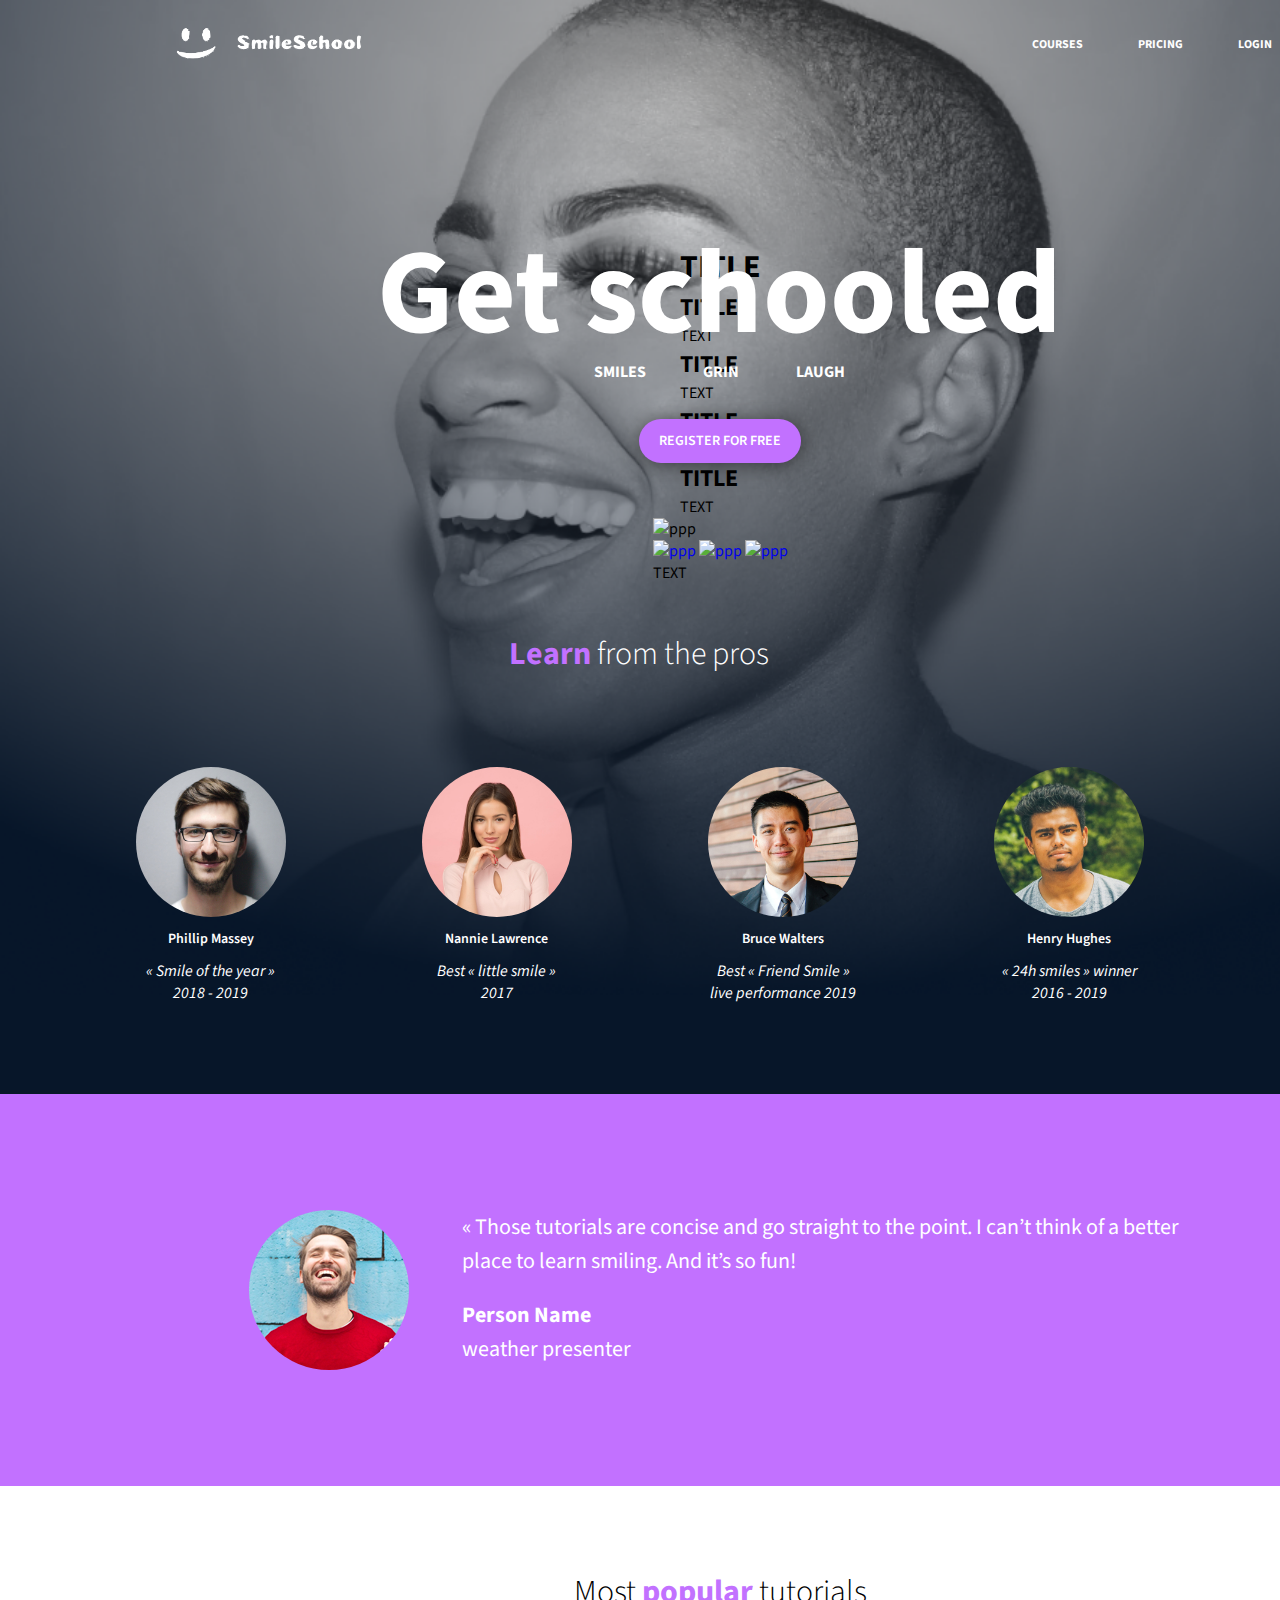
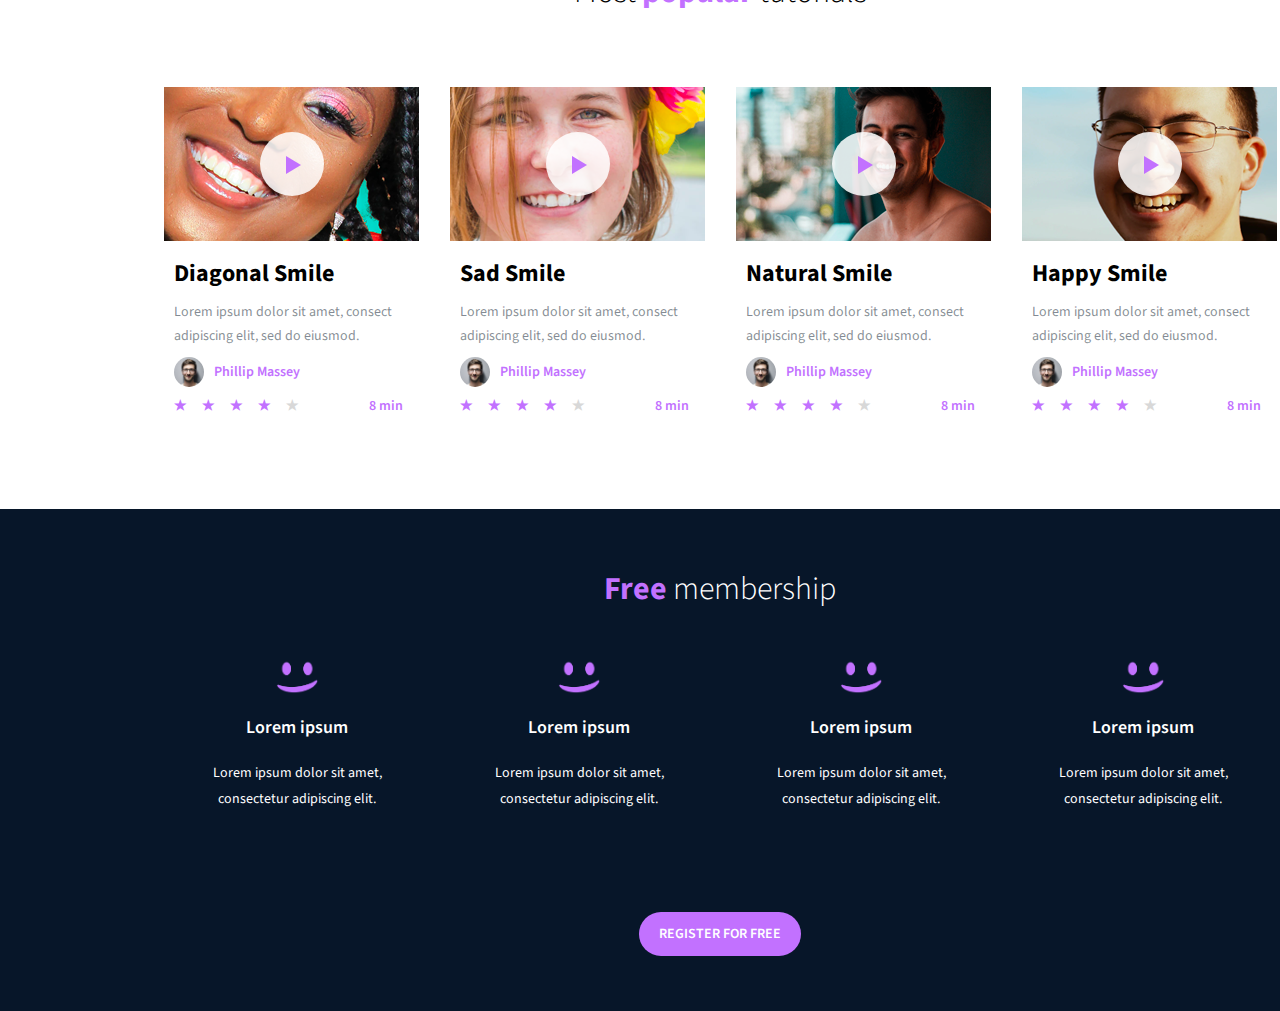
==== commit 905c82f1: "end of the smiley part" ====
--- a/css_advanced/index.html
+++ b/css_advanced/index.html
@@ -146,30 +146,30 @@
 			</div>
 		</section>
 		<section class="membership">
-			<h1>TITLE</h1>
+			<h1><p class="styled">Free</p>&nbsp;membership</h1>
 			<div class="all-membership-blocks">
 				<div class="membership-block">
-					<img src="ppp" alt="ppp">
-					<h2>TITLE</h2>
-					<p>TEXT</p>
-				</div>
-				<div class="membership-block">
-					<img src="ppp" alt="ppp">
-					<h2>TITLE</h2>
-					<p>TEXT</p>
-				</div>
-				<div class="membership-block">
-					<img src="ppp" alt="ppp">
-					<h2>TITLE</h2>
-					<p>TEXT</p>
-				</div>
-				<div class="membership-block">
-					<img src="ppp" alt="ppp">
-					<h2>TITLE</h2>
-					<p>TEXT</p>
-				</div>
-			</div>
-			<button>BUTTON</button>
+					<img src="./images/smile.png" alt="smile">
+					<h2>Lorem ipsum</h2>
+					<p>Lorem ipsum dolor sit amet, consectetur adipiscing elit.</p>
+				</div>
+				<div class="membership-block">
+					<img src="./images/smile.png" alt="smile">
+					<h2>Lorem ipsum</h2>
+					<p>Lorem ipsum dolor sit amet, consectetur adipiscing elit.</p>
+				</div>
+				<div class="membership-block">
+					<img src="./images/smile.png" alt="smile">
+					<h2>Lorem ipsum</h2>
+					<p>Lorem ipsum dolor sit amet, consectetur adipiscing elit.</p>
+				</div>
+				<div class="membership-block">
+					<img src="./images/smile.png" alt="smile">
+					<h2>Lorem ipsum</h2>
+					<p>Lorem ipsum dolor sit amet, consectetur adipiscing elit.</p>
+				</div>
+			</div>
+			<button>REGISTER FOR FREE</button>
 		</section>
 		<section class="faq">
 			<h1>TITLE</h1>
--- a/css_advanced/styles.css
+++ b/css_advanced/styles.css
@@ -67,17 +67,19 @@
 	font-weight: 700;
 	font-size: 16px;
 }
-.big-title button {
-	position: absolute;
-	top: 419px;
+button {
 	width: 162px;
 	height: 44px;
-	border-radius: 22px;
 	background-color: #C271FF;
 	border: none;
 	color: #FFFFFF;
 	font-weight: 600;
 	font-size: 14px;
+	border-radius: 22px;
+}
+.big-title button {
+	position: absolute;
+	top: 419px;
 	box-shadow: 0px 2px 20px 0px #00000080;
 }
 .learn {
@@ -175,14 +177,14 @@
 	align-items: center;
 	justify-content: space-between;
 }
-.videos h1 {
+.videos h1, .membership h1 {
 	display: flex;
 	font-weight: 300;
 	font-size: 32px;
 	line-height: 40px;
 	margin-bottom: 50px;
 }
-.videos h1 .styled {
+.videos h1 .styled, .membership h1 .styled {
 	font-weight: 700;
 	color: #C271FF;
 }
@@ -289,3 +291,52 @@
 	column-gap: 15px;
 	margin-right: 70px;
 }
+
+.membership {
+	position: absolute;
+	top: 2109px;
+	left: 0;
+	width: 1440px;
+	height: 502px;
+	background-color: #071629;
+	color: #FFFFFF;
+	display: flex;
+	flex-direction: column;
+	align-items: center;
+}
+.membership h1 {
+	margin-top: 60px;
+}
+.membership img {
+	width: 44px;
+	height: 36px;
+}
+.membership-block h2 {
+	font-weight: 600;
+	font-size: 18px;
+	line-height: 26px;
+}
+.membership-block p {
+	padding: 0 20px;
+	font-weight: 400;
+	font-size: 14px;
+	line-height: 26px;
+}
+.all-membership-blocks {
+	display: flex;
+	justify-content: center;
+	column-gap: 25px;
+}
+
+.membership-block {
+	width: 257px;
+	height: 153px;
+	display: flex;
+	flex-direction: column;
+	align-items: center;
+	justify-content: space-between;
+	text-align: center;
+}
+.membership button {
+	margin-top: 100px;
+}
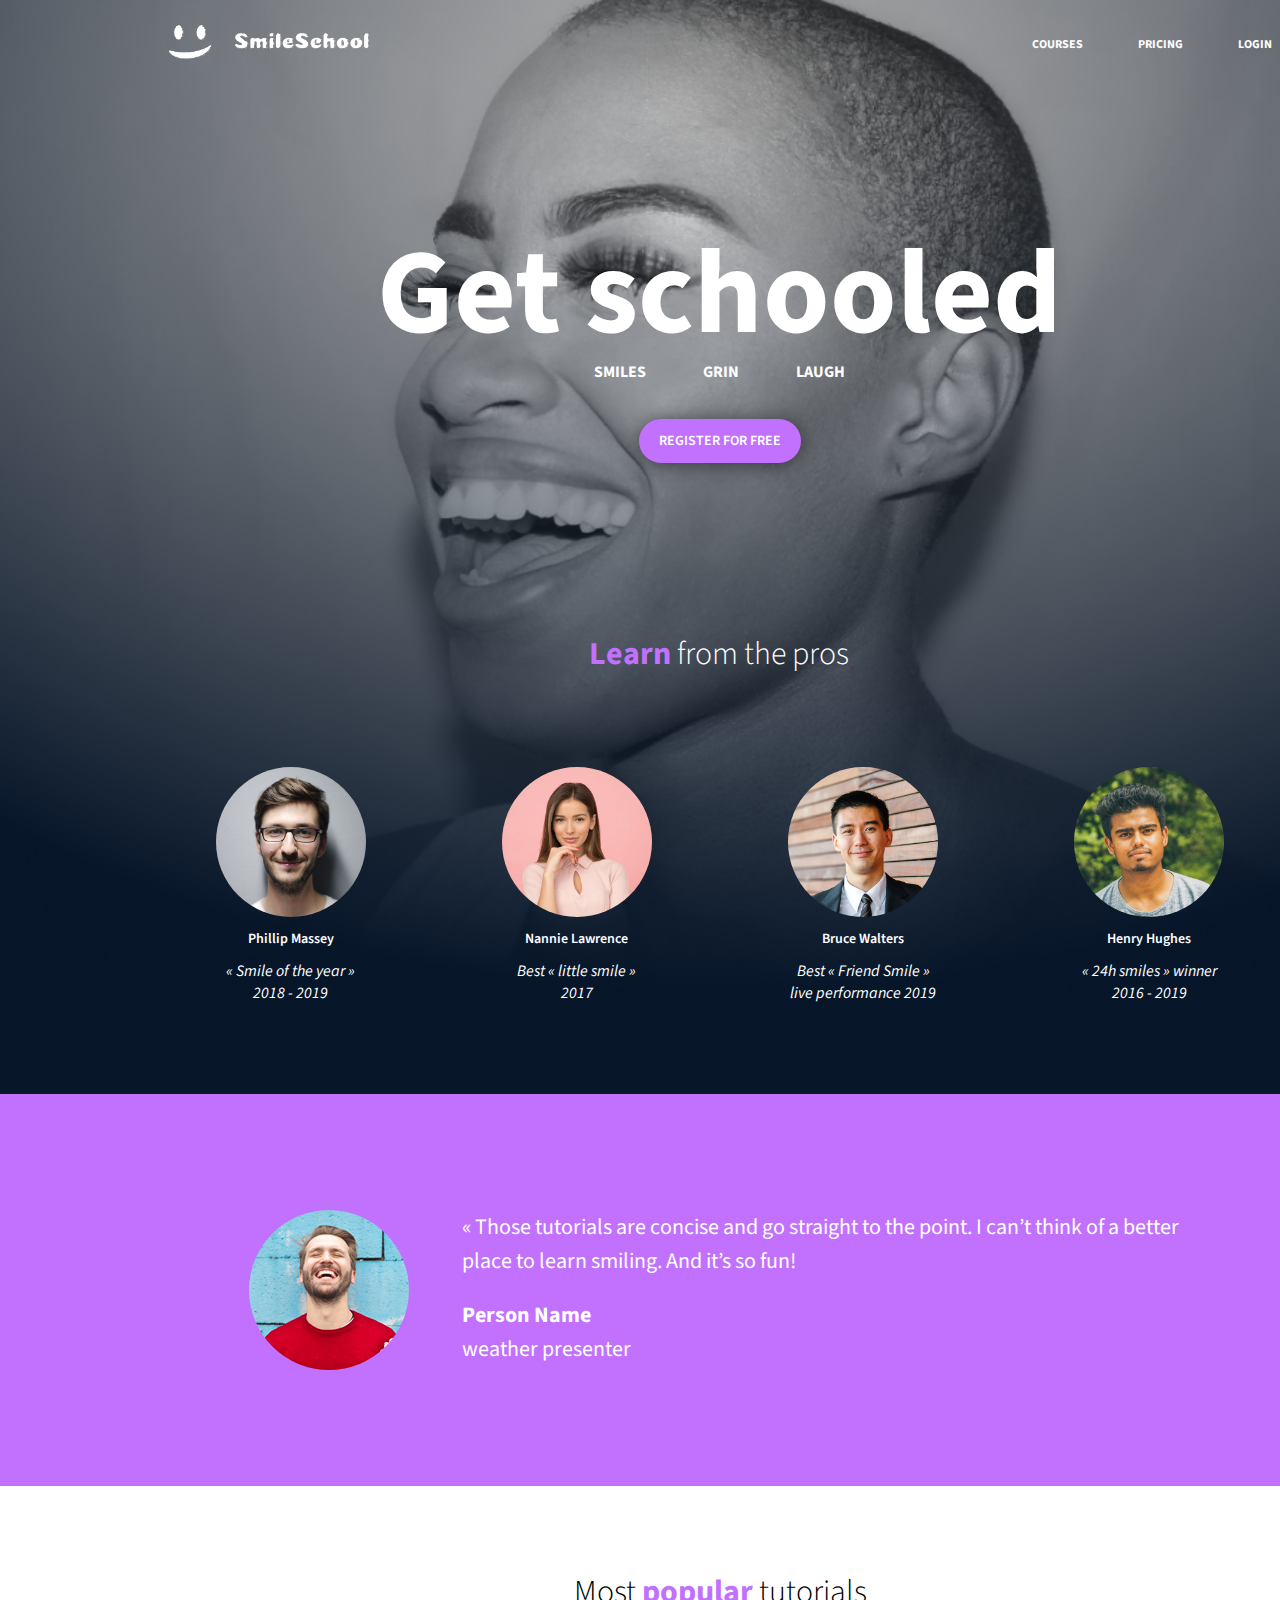
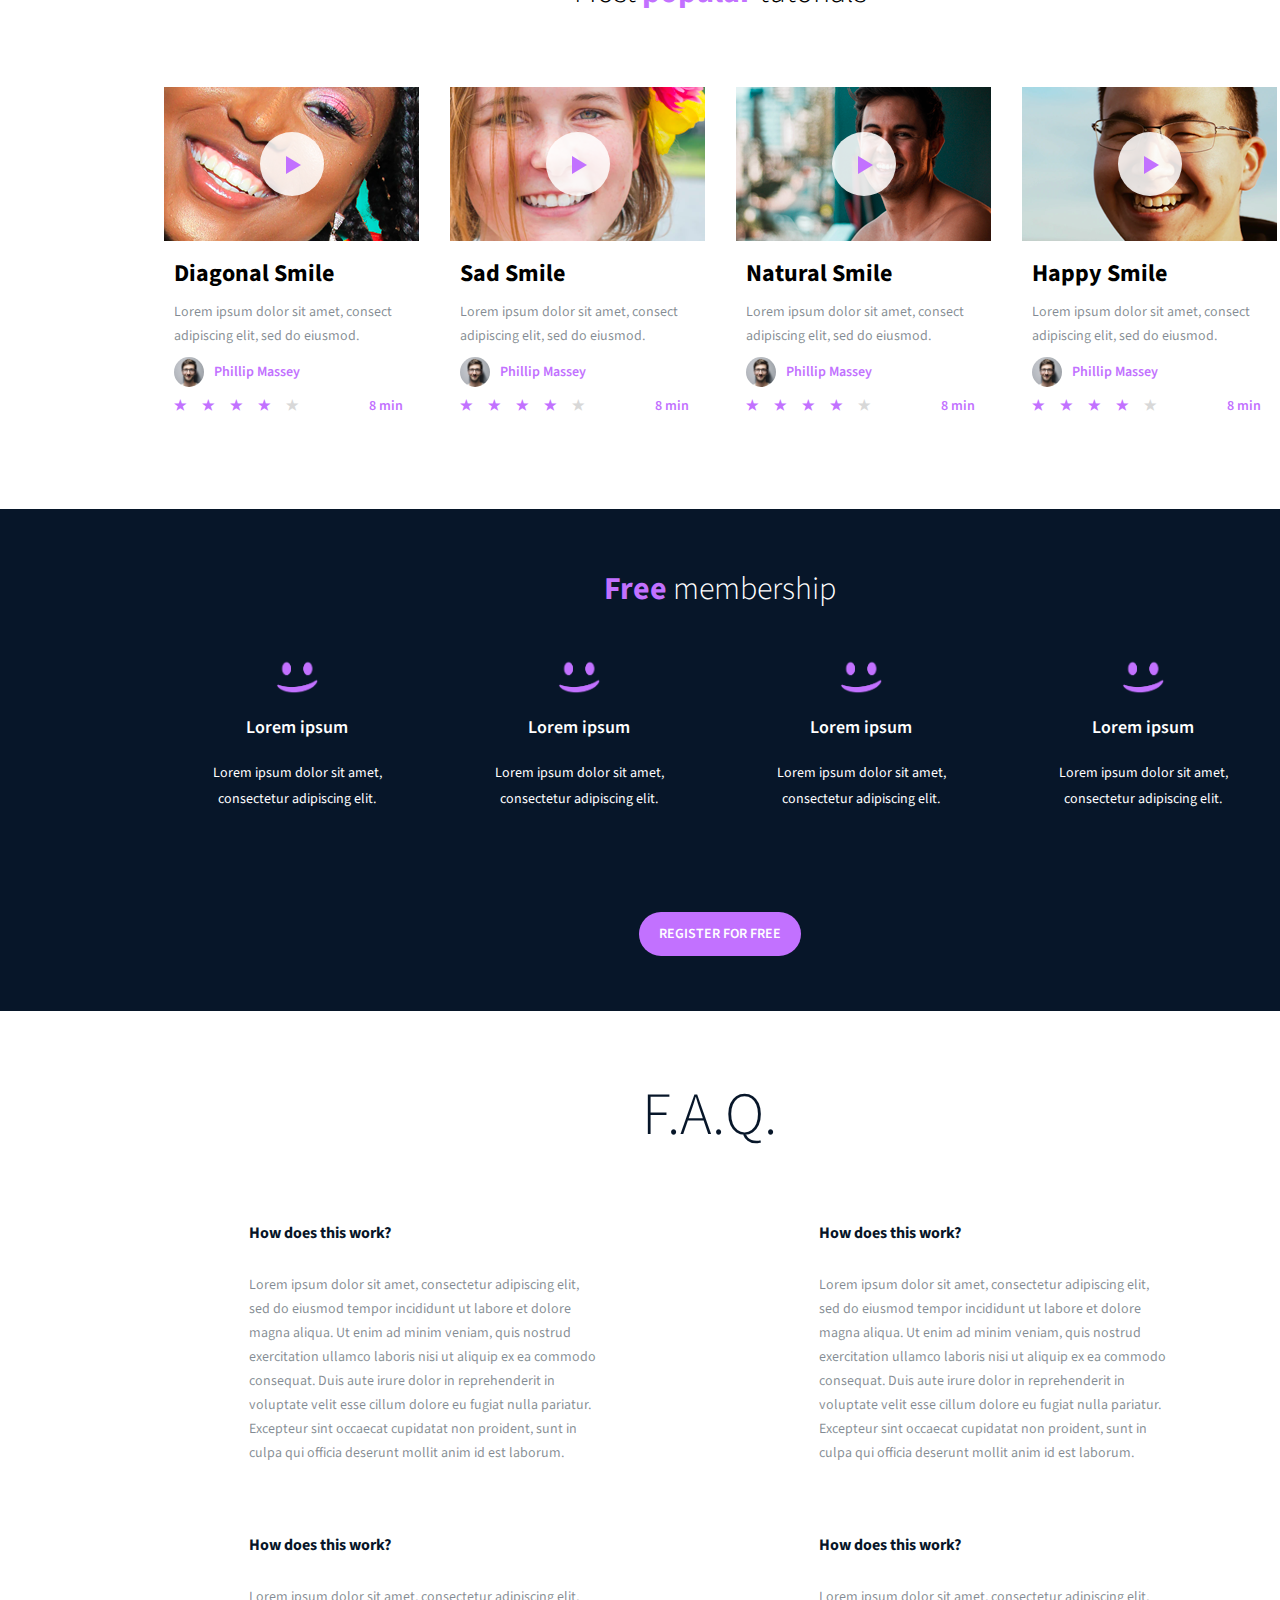
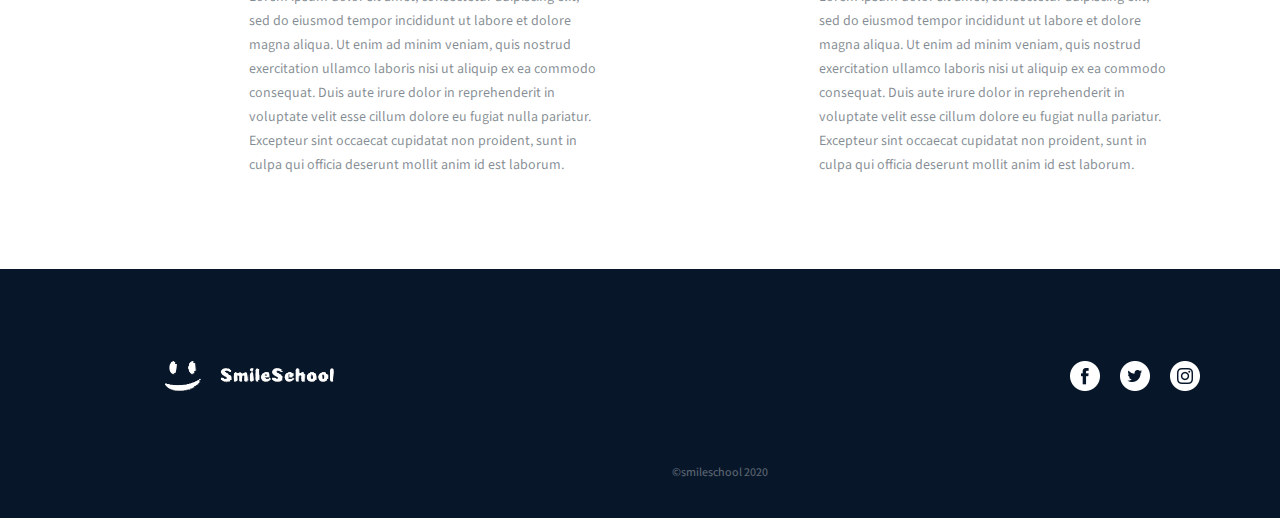
==== commit 22d7ad03: "finish project 3 css" ====
--- a/css_advanced/index.html
+++ b/css_advanced/index.html
@@ -172,26 +172,26 @@
 			<button>REGISTER FOR FREE</button>
 		</section>
 		<section class="faq">
-			<h1>TITLE</h1>
+			<h1>F.A.Q.</h1>
 			<div>
 				<div class="row-block">
 					<div class="item-block">
-						<h2>TITLE</h2>
-						<p>TEXT</p>
-					</div>
-					<div class="item-block">
-						<h2>TITLE</h2>
-						<p>TEXT</p>
+						<h2>How does this work?</h2>
+						<p>Lorem ipsum dolor sit amet, consectetur adipiscing elit, sed do eiusmod tempor incididunt ut labore et dolore magna aliqua. Ut enim ad minim veniam, quis nostrud exercitation ullamco laboris nisi ut aliquip ex ea commodo consequat. Duis aute irure dolor in reprehenderit in voluptate velit esse cillum dolore eu fugiat nulla pariatur. Excepteur sint occaecat cupidatat non proident, sunt in culpa qui officia deserunt mollit anim id est laborum.</p>
+					</div>
+					<div class="item-block">
+						<h2>How does this work?</h2>
+						<p>Lorem ipsum dolor sit amet, consectetur adipiscing elit, sed do eiusmod tempor incididunt ut labore et dolore magna aliqua. Ut enim ad minim veniam, quis nostrud exercitation ullamco laboris nisi ut aliquip ex ea commodo consequat. Duis aute irure dolor in reprehenderit in voluptate velit esse cillum dolore eu fugiat nulla pariatur. Excepteur sint occaecat cupidatat non proident, sunt in culpa qui officia deserunt mollit anim id est laborum.</p>
 					</div>
 				</div>
 				<div class="row-block">
 					<div class="item-block">
-						<h2>TITLE</h2>
-						<p>TEXT</p>
-					</div>
-					<div class="item-block">
-						<h2>TITLE</h2>
-						<p>TEXT</p>
+						<h2>How does this work?</h2>
+						<p>Lorem ipsum dolor sit amet, consectetur adipiscing elit, sed do eiusmod tempor incididunt ut labore et dolore magna aliqua. Ut enim ad minim veniam, quis nostrud exercitation ullamco laboris nisi ut aliquip ex ea commodo consequat. Duis aute irure dolor in reprehenderit in voluptate velit esse cillum dolore eu fugiat nulla pariatur. Excepteur sint occaecat cupidatat non proident, sunt in culpa qui officia deserunt mollit anim id est laborum.</p>
+					</div>
+					<div class="item-block">
+						<h2>How does this work?</h2>
+						<p>Lorem ipsum dolor sit amet, consectetur adipiscing elit, sed do eiusmod tempor incididunt ut labore et dolore magna aliqua. Ut enim ad minim veniam, quis nostrud exercitation ullamco laboris nisi ut aliquip ex ea commodo consequat. Duis aute irure dolor in reprehenderit in voluptate velit esse cillum dolore eu fugiat nulla pariatur. Excepteur sint occaecat cupidatat non proident, sunt in culpa qui officia deserunt mollit anim id est laborum.</p>
 					</div>
 				</div>
 			</div>
@@ -199,17 +199,17 @@
 	</main>
 	<footer>
 		<div>
-			<div>
-				<div>
-					<img src="ppp" alt="ppp">
-				</div>
-				<div>
-					<a href="mmm"><img src="ppp" alt="ppp"></a>
-					<a href="mmm"><img src="ppp" alt="ppp"></a>
-					<a href="mmm"><img src="ppp" alt="ppp"></a>
-				</div>
-			</div>
-			<p>TEXT</p>
+			<div class="all-logos">
+				<div class="logo">
+					<img src="./images/logo.png" alt="Texte alternatif">
+				</div>
+				<div class="social-networks">
+					<a href="mmm"><img src="./images/facebook.png" alt="facebook"></a>
+					<a href="mmm"><img src="./images/twitter.png" alt="twitter"></a>
+					<a href="mmm"><img src="./images/insta.png" alt="instagram"></a>
+				</div>
+			</div>
+			<p>©smileschool 2020</p>
 		</div>
 	</footer>
 </body>
--- a/css_advanced/styles.css
+++ b/css_advanced/styles.css
@@ -86,7 +86,7 @@
 	position: absolute;
 	top: 631px;
 	left: 0;
-	width: 100%;
+	width: 1440px;
 	display: flex;
 	flex-direction: column;
 	align-items: center;
@@ -340,3 +340,90 @@
 .membership button {
 	margin-top: 100px;
 }
+.faq {
+	position: absolute;
+	top: 2678px;
+	left: 249px;
+	width: 920px;
+	height: 707px;
+	display: flex;
+	flex-direction: column;
+	align-items: center;
+	color: #071629;
+
+}
+.faq h1 {
+	font-weight: 300;
+	font-size: 60px;
+	line-height: 75px;
+}
+.faq h2 {
+	font-weight: 700;
+	font-size: 16px;
+	line-height: 20px;
+}
+.faq p {
+	font-weight: 400;
+	font-size: 14px;
+	line-height: 24px;
+	color: #07162980;
+
+}
+.faq .row-block {
+	width: 920px;
+	height: 242px;
+	display: flex;
+	justify-content: space-between;
+	margin-top: 70px;
+}
+.faq .item-block {
+	width: 350px;
+	height: 242px;
+	display: flex;
+	flex-direction: column;
+	justify-content: space-between;
+}
+footer {
+	position: absolute;
+	top: 3469px;
+	width: 1440px;
+	height: 249px;
+	background-color: #071629;
+}
+footer p {
+	color: #FFFFFF;
+	opacity: 35%;
+	font-weight: 400;
+	font-size: 12px;
+	margin-top: 70px;
+}
+footer > div {
+	display: flex;
+	flex-direction: column;
+	align-items: center;
+}
+footer .all-logos {
+	margin-top: 95px;
+	display: flex;
+	width: 1110px;
+	height: 30px;
+	align-items: center;
+	justify-content: space-between;
+}
+.social-networks {
+	width: 130px;
+	height: 30px;
+	margin-right: 75px;
+	display: flex;
+	justify-content: space-between;
+	align-items: center;
+
+}
+footer .social-networks img {
+	width: 30px;
+	height: 30px;
+}
+footer .logo img {
+	width: 169px;
+	height: 30px;
+}
